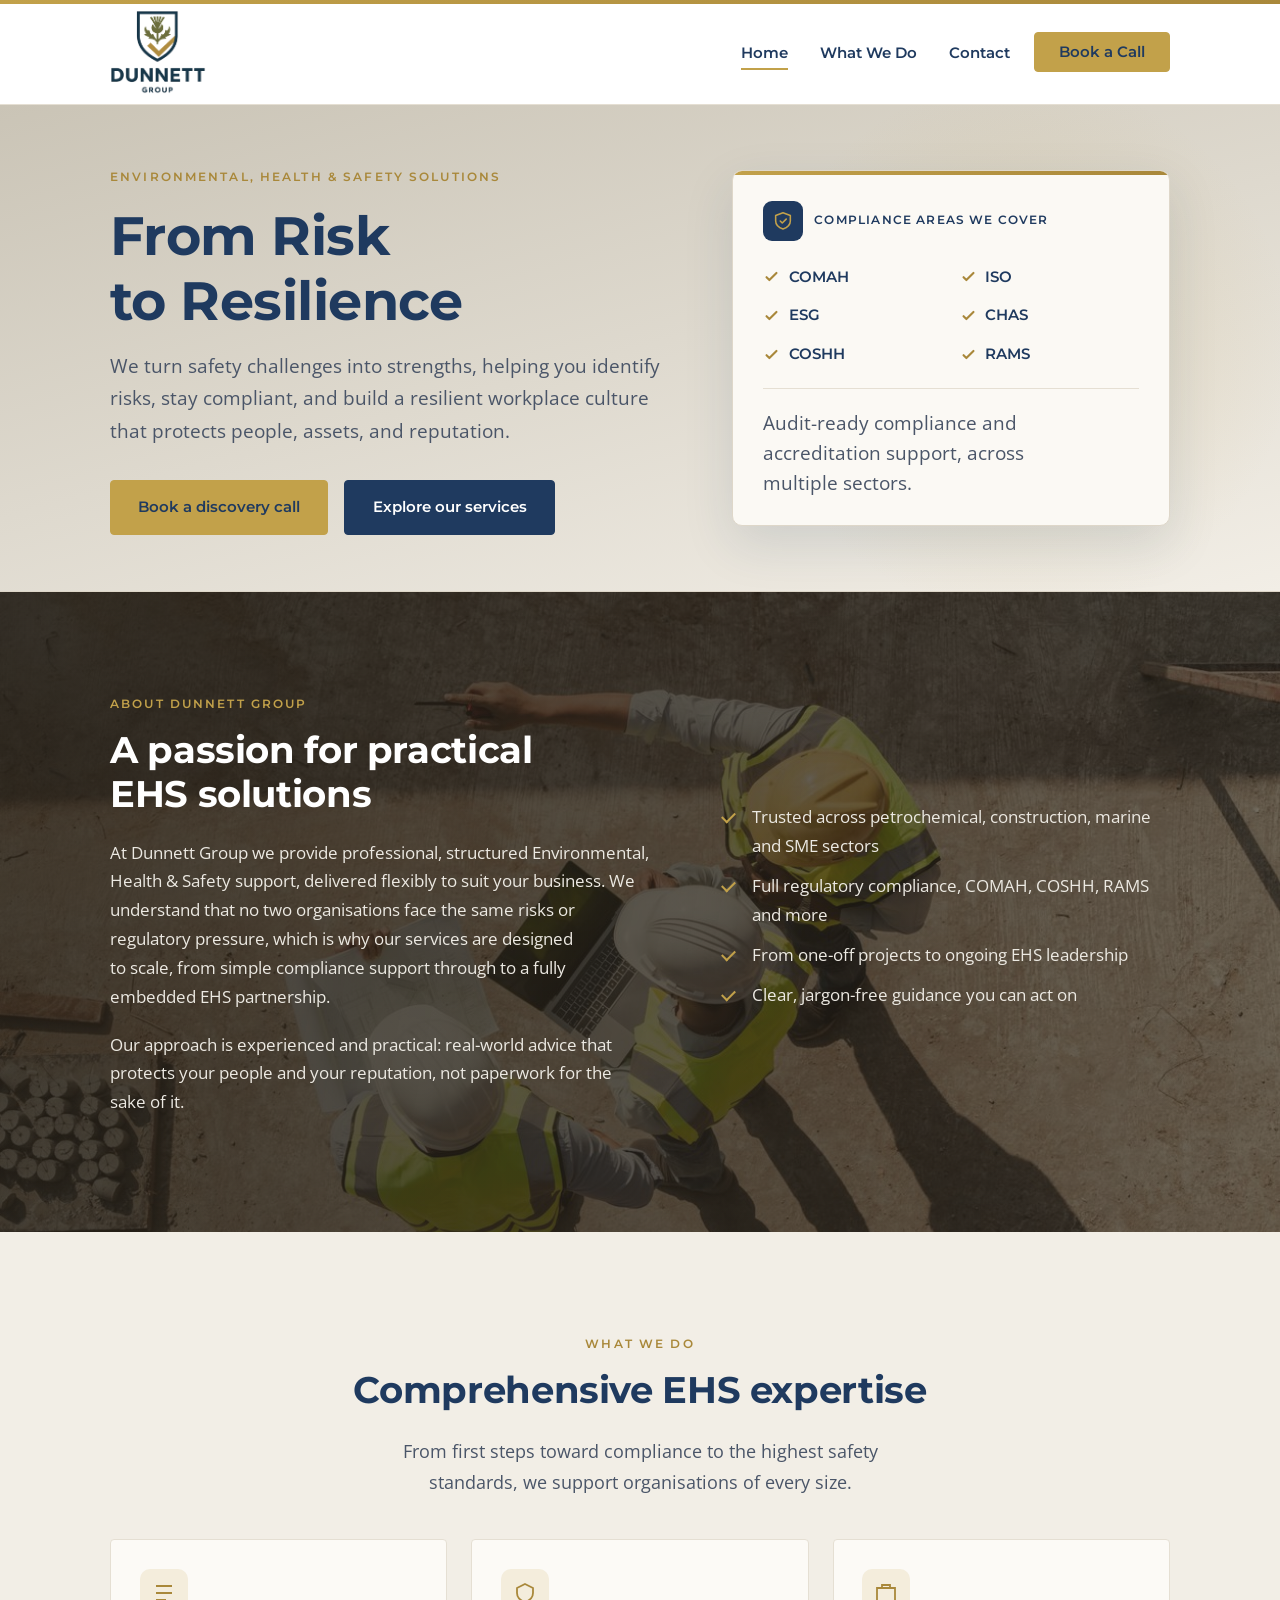
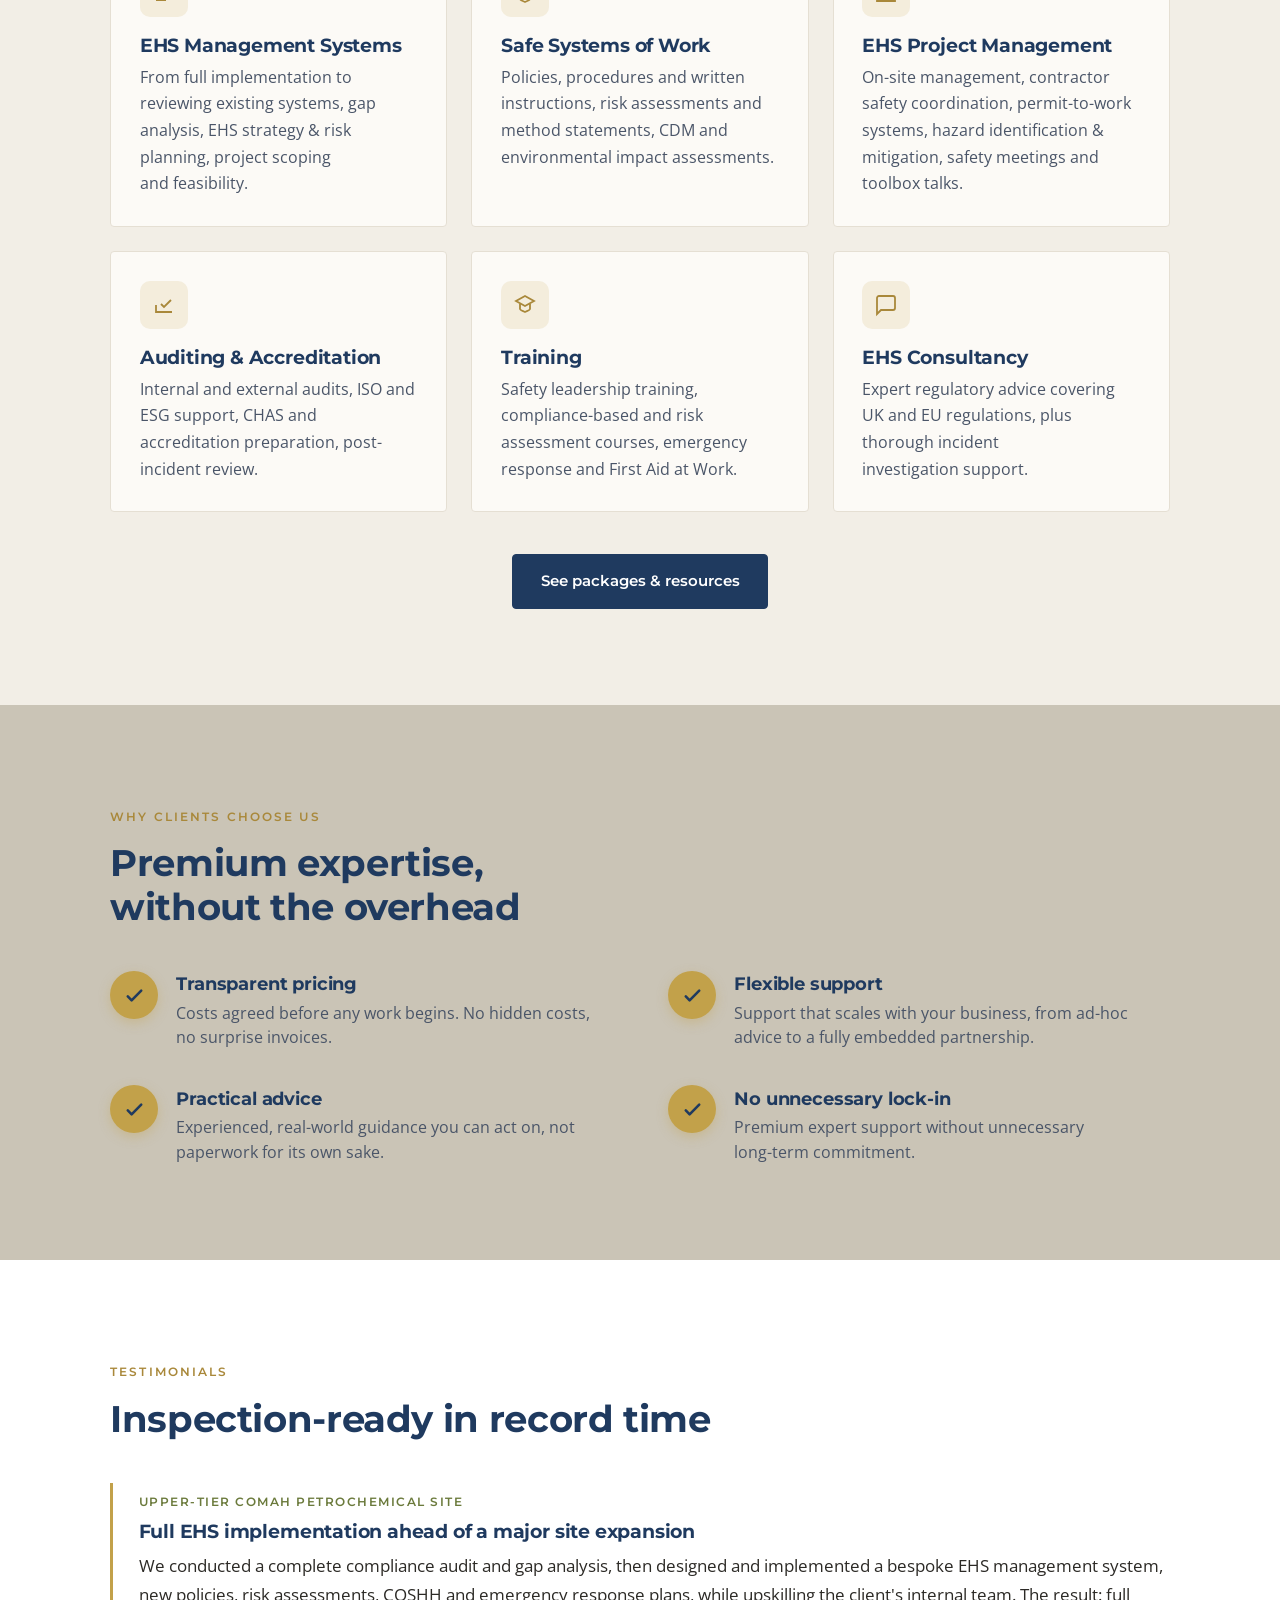
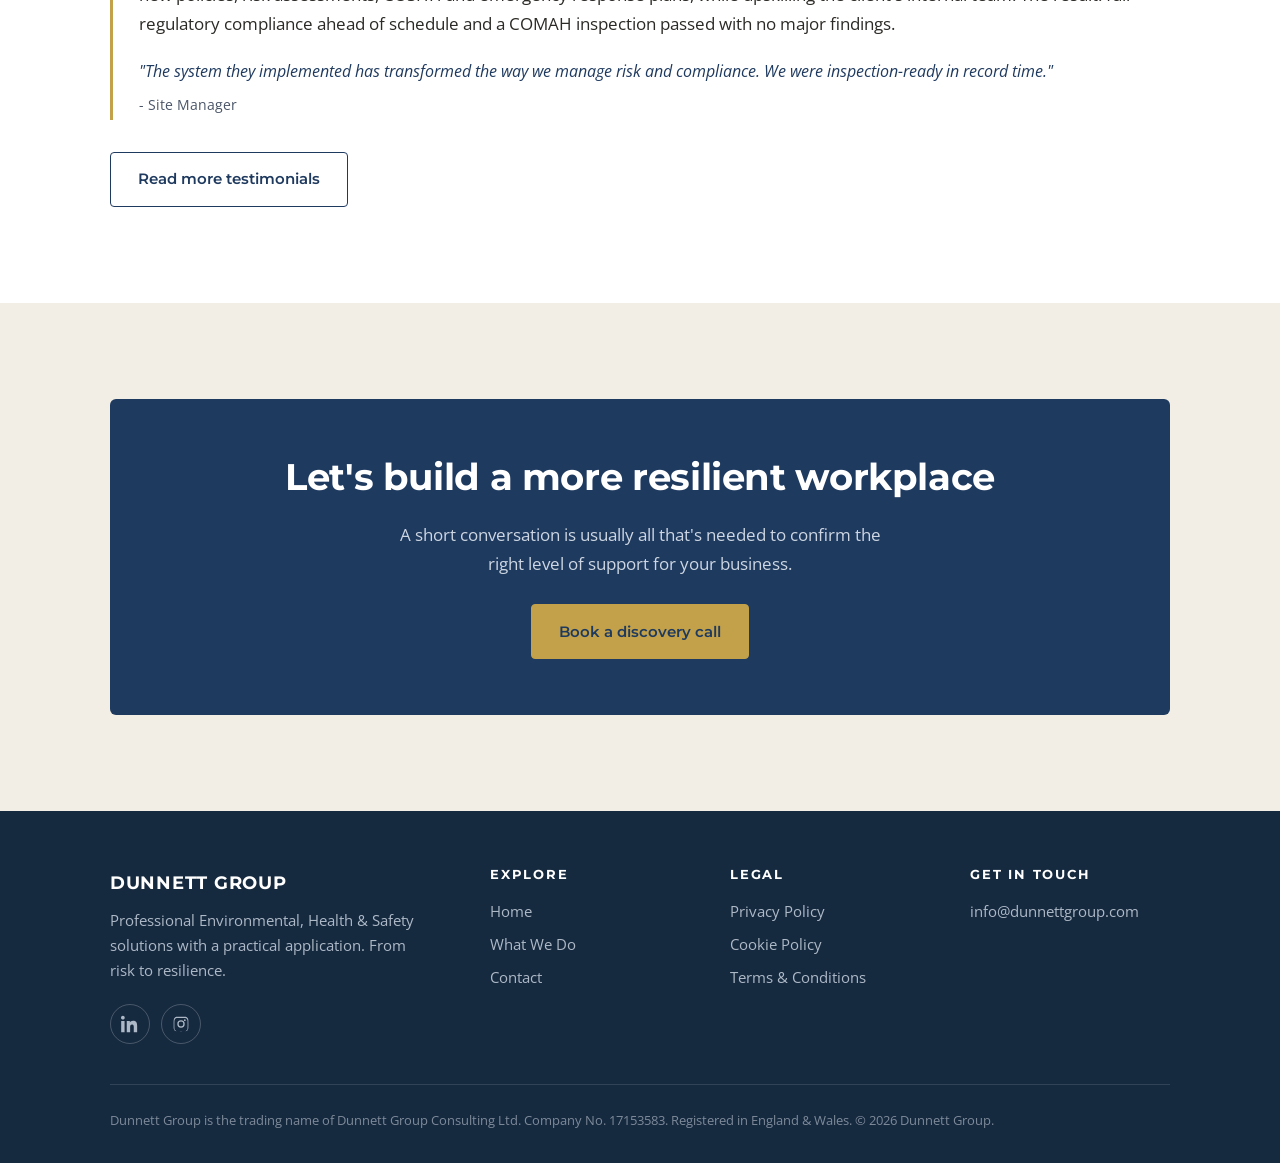
==== index.html @ ab8a9b88 "Remove public mobile number & director email; compact two-up capture form" ====
<!DOCTYPE html>
<html lang="en-GB">
<head>
  <meta charset="UTF-8" />
  <meta name="viewport" content="width=device-width, initial-scale=1.0" />
  <title>Dunnett Group - Environmental, Health &amp; Safety Solutions</title>
  <meta name="description" content="Dunnett Group provides professional Environmental, Health & Safety (EHS) consultancy. From risk to resilience, practical compliance support that scales with your business." />
  <!-- Open Graph / social share -->
  <meta property="og:type" content="website" />
  <meta property="og:site_name" content="Dunnett Group" />
  <meta property="og:title" content="Dunnett Group - Environmental, Health &amp; Safety Solutions" />
  <meta property="og:description" content="Dunnett Group provides professional Environmental, Health & Safety (EHS) consultancy. From risk to resilience, practical compliance support that scales with your business." />
  <meta property="og:url" content="https://dunnett-group.pages.dev/" />
  <meta property="og:image" content="https://dunnett-group.pages.dev/assets/og-image.jpg" />
  <meta property="og:image:width" content="1200" />
  <meta property="og:image:height" content="630" />
  <meta property="og:image:alt" content="Dunnett Group, From Risk to Resilience" />
  <meta name="twitter:card" content="summary_large_image" />
  <meta name="twitter:title" content="Dunnett Group - Environmental, Health &amp; Safety Solutions" />
  <meta name="twitter:description" content="Dunnett Group provides professional Environmental, Health & Safety (EHS) consultancy. From risk to resilience, practical compliance support that scales with your business." />
  <meta name="twitter:image" content="https://dunnett-group.pages.dev/assets/og-image.jpg" />
  <link rel="preconnect" href="https://fonts.googleapis.com" />
  <link rel="preconnect" href="https://fonts.gstatic.com" crossorigin />
  <link href="https://fonts.googleapis.com/css2?family=Montserrat:wght@600;700&family=Open+Sans:wght@400;600&display=swap" rel="stylesheet" />
  <link rel="stylesheet" href="styles.css" />
  <link rel="icon" href="assets/logo.png" />
</head>
<body>

  <!-- HEADER -->
  <header class="site-header">
    <div class="container nav">
      <a class="brand" href="index.html" aria-label="Dunnett Group home">
        <img src="assets/logo.png" alt="Dunnett Group" />
      </a>
      <ul class="nav-links">
        <li><a href="index.html" class="is-active">Home</a></li>
        <li><a href="services.html">What We Do</a></li>
        <li><a href="contact.html">Contact</a></li>
      </ul>
      <div class="nav-right">
        <a class="btn btn--gold nav-book" href="contact.html">Book a Call</a>
        <button class="nav-toggle" aria-label="Menu"><span></span><span></span><span></span></button>
      </div>
    </div>
  </header>

  <!-- HERO -->
  <section class="hero">
    <div class="container hero-grid">
      <div class="hero-copy">
        <span class="eyebrow">Environmental, Health &amp; Safety Solutions</span>
        <h1>From Risk to Resilience</h1>
        <p>We turn safety challenges into strengths, helping you identify risks, stay compliant, and build a resilient workplace culture that protects people, assets, and reputation.</p>
        <div class="actions">
          <a class="btn btn--gold" href="contact.html">Book a discovery call</a>
          <a class="btn" href="services.html">Explore our services</a>
        </div>
      </div>
      <aside class="hero-card" aria-label="Compliance areas we cover">
        <div class="hero-card-head">
          <span class="hero-card-mark"><svg viewBox="0 0 24 24"><path d="M12 3l8 3v6c0 4.6-3.3 7.2-8 8.6-4.7-1.4-8-4-8-8.6V6z"/><path d="M9 12l2.2 2.2L15.5 10"/></svg></span>
          <span class="hero-card-label">Compliance areas we cover</span>
        </div>
        <ul class="cred-chips">
          <li><svg viewBox="0 0 24 24"><path d="M5 13l4 4L19 7"/></svg>COMAH</li>
          <li><svg viewBox="0 0 24 24"><path d="M5 13l4 4L19 7"/></svg>ISO</li>
          <li><svg viewBox="0 0 24 24"><path d="M5 13l4 4L19 7"/></svg>ESG</li>
          <li><svg viewBox="0 0 24 24"><path d="M5 13l4 4L19 7"/></svg>CHAS</li>
          <li><svg viewBox="0 0 24 24"><path d="M5 13l4 4L19 7"/></svg>COSHH</li>
          <li><svg viewBox="0 0 24 24"><path d="M5 13l4 4L19 7"/></svg>RAMS</li>
        </ul>
        <p class="hero-card-proof">Audit-ready compliance and accreditation support, across multiple sectors.</p>
      </aside>
    </div>
  </section>

  <!-- INTRO / ABOUT -->
  <section class="about-photo">
    <div class="container split">
      <div>
        <span class="eyebrow">About Dunnett Group</span>
        <h2>A passion for practical EHS solutions</h2>
        <p>At Dunnett Group we provide professional, structured Environmental, Health &amp; Safety support, delivered flexibly to suit your business. We understand that no two organisations face the same risks or regulatory pressure, which is why our services are designed to scale, from simple compliance support through to a fully embedded EHS partnership.</p>
        <p>Our approach is experienced and practical: real-world advice that protects your people and your reputation, not paperwork for the sake of it.</p>
      </div>
      <div>
        <ul class="ticks">
          <li>Trusted across petrochemical, construction, marine and SME sectors</li>
          <li>Full regulatory compliance, COMAH, COSHH, RAMS and more</li>
          <li>From one-off projects to ongoing EHS leadership</li>
          <li>Clear, jargon-free guidance you can act on</li>
        </ul>
      </div>
    </div>
  </section>

  <!-- SERVICES OVERVIEW -->
  <section class="section--tint">
    <div class="container">
      <div class="section-head center">
        <span class="eyebrow">What We Do</span>
        <h2>Comprehensive EHS expertise</h2>
        <p class="lead">From first steps toward compliance to the highest safety standards, we support organisations of every&nbsp;size.</p>
      </div>
      <div class="grid grid-3">

        <article class="card">
          <div class="icon"><svg viewBox="0 0 24 24"><path d="M4 5h16M4 12h16M4 19h10"/></svg></div>
          <h3>EHS Management Systems</h3>
          <p>From full implementation to reviewing existing systems, gap analysis, EHS strategy &amp; risk planning, project scoping and feasibility.</p>
        </article>

        <article class="card">
          <div class="icon"><svg viewBox="0 0 24 24"><path d="M12 3l8 4v5c0 5-3.5 7.5-8 9-4.5-1.5-8-4-8-9V7z"/></svg></div>
          <h3>Safe Systems of Work</h3>
          <p>Policies, procedures and written instructions, risk assessments and method statements, CDM and environmental impact assessments.</p>
        </article>

        <article class="card">
          <div class="icon"><svg viewBox="0 0 24 24"><path d="M3 7h18v13H3zM8 7V4h8v3"/></svg></div>
          <h3>EHS Project Management</h3>
          <p>On-site management, contractor safety coordination, permit-to-work systems, hazard identification &amp; mitigation, safety meetings and toolbox talks.</p>
        </article>

        <article class="card">
          <div class="icon"><svg viewBox="0 0 24 24"><path d="M9 11l3 3 7-7M4 12v7h16"/></svg></div>
          <h3>Auditing &amp; Accreditation</h3>
          <p>Internal and external audits, ISO and ESG support, CHAS and accreditation preparation, post-incident review.</p>
        </article>

        <article class="card">
          <div class="icon"><svg viewBox="0 0 24 24"><path d="M12 3l9 5-9 5-9-5z"/><path d="M7 11v5c0 1 5 3 5 3s5-2 5-3v-5"/></svg></div>
          <h3>Training</h3>
          <p>Safety leadership training, compliance-based and risk assessment courses, emergency response and First Aid at Work.</p>
        </article>

        <article class="card">
          <div class="icon"><svg viewBox="0 0 24 24"><path d="M21 15a2 2 0 0 1-2 2H7l-4 4V5a2 2 0 0 1 2-2h14a2 2 0 0 1 2 2z"/></svg></div>
          <h3>EHS Consultancy</h3>
          <p>Expert regulatory advice covering UK and EU regulations, plus thorough incident investigation support.</p>
        </article>

      </div>
      <div class="center" style="margin-top:2.6rem;">
        <a class="btn" href="services.html">See packages &amp; resources</a>
      </div>
    </div>
  </section>

  <!-- WHY CHOOSE US -->
  <section class="section--stone">
    <div class="container">
      <div class="section-head">
        <span class="eyebrow">Why Clients Choose Us</span>
        <h2>Premium expertise, without the overhead</h2>
      </div>
      <div class="features">
        <div class="feature">
          <div class="fi"><svg viewBox="0 0 24 24"><path d="M5 13l4 4L19 7"/></svg></div>
          <div>
            <h3>Transparent pricing</h3>
            <p>Costs agreed before any work begins. No hidden costs, no surprise invoices.</p>
          </div>
        </div>
        <div class="feature">
          <div class="fi"><svg viewBox="0 0 24 24"><path d="M5 13l4 4L19 7"/></svg></div>
          <div>
            <h3>Flexible support</h3>
            <p>Support that scales with your business, from ad-hoc advice to a fully embedded partnership.</p>
          </div>
        </div>
        <div class="feature">
          <div class="fi"><svg viewBox="0 0 24 24"><path d="M5 13l4 4L19 7"/></svg></div>
          <div>
            <h3>Practical advice</h3>
            <p>Experienced, real-world guidance you can act on, not paperwork for its own sake.</p>
          </div>
        </div>
        <div class="feature">
          <div class="fi"><svg viewBox="0 0 24 24"><path d="M5 13l4 4L19 7"/></svg></div>
          <div>
            <h3>No unnecessary lock-in</h3>
            <p>Premium expert support without unnecessary long-term commitment.</p>
          </div>
        </div>
      </div>
    </div>
  </section>

  <!-- CASE STUDY HIGHLIGHT -->
  <section>
    <div class="container">
      <div class="section-head">
        <span class="eyebrow">Testimonials</span>
        <h2>Inspection-ready in record time</h2>
      </div>
      <div class="case">
        <span class="case-tag">Upper-tier COMAH petrochemical site</span>
        <h3>Full EHS implementation ahead of a major site expansion</h3>
        <p>We conducted a complete compliance audit and gap analysis, then designed and implemented a bespoke EHS management system, new policies, risk assessments, COSHH and emergency response plans, while upskilling the client's internal team. The result: full regulatory compliance ahead of schedule and a COMAH inspection passed with no major findings.</p>
        <blockquote>
          "The system they implemented has transformed the way we manage risk and compliance. We were inspection-ready in record time."
          <footer>- Site Manager</footer>
        </blockquote>
      </div>
      <div style="margin-top:2rem;">
        <a class="btn btn--ghost" href="services.html">Read more testimonials</a>
      </div>
    </div>
  </section>

  <!-- CTA -->
  <section class="section--tint">
    <div class="container">
      <div class="cta-band">
        <h2>Let's build a more resilient workplace</h2>
        <p>A short conversation is usually all that's needed to confirm the right level of support for your business.</p>
        <div style="margin-top:1.6rem;">
          <a class="btn btn--gold" href="contact.html">Book a discovery call</a>
        </div>
      </div>
    </div>
  </section>

  <!-- FOOTER -->
  <footer class="site-footer">
    <div class="container">
      <div class="footer-grid">
        <div class="footer-brand">
          <b>DUNNETT GROUP</b>
          <p>Professional Environmental, Health &amp; Safety solutions with a practical application. From risk to resilience.</p>
          <div class="social">
            <a href="#" aria-label="Dunnett Group on LinkedIn" rel="noopener" target="_blank"><svg viewBox="0 0 24 24" fill="currentColor"><path d="M4.98 3.5C4.98 4.88 3.87 6 2.5 6S0 4.88 0 3.5 1.12 1 2.5 1 4.98 2.12 4.98 3.5zM.25 8h4.5v15H.25V8zm7.25 0h4.31v2.05h.06c.6-1.14 2.07-2.34 4.26-2.34 4.56 0 5.4 3 5.4 6.9V23h-4.5v-6.78c0-1.62-.03-3.7-2.25-3.7-2.26 0-2.6 1.76-2.6 3.58V23h-4.5V8z"/></svg></a>
            <a href="#" aria-label="Dunnett Group on Instagram" rel="noopener" target="_blank"><svg viewBox="0 0 24 24" fill="currentColor"><path d="M12 2.2c3.2 0 3.58.01 4.85.07 1.17.05 1.8.25 2.23.41.56.22.96.48 1.38.9.42.42.68.82.9 1.38.16.42.36 1.06.41 2.23.06 1.27.07 1.65.07 4.85s-.01 3.58-.07 4.85c-.05 1.17-.25 1.8-.41 2.23-.22.56-.48.96-.9 1.38-.42.42-.82.68-1.38.9-.42.16-1.06.36-2.23.41-1.27.06-1.65.07-4.85.07s-3.58-.01-4.85-.07c-1.17-.05-1.8-.25-2.23-.41-.56-.22-.96-.48-1.38-.9-.42-.42-.68-.82-.9-1.38-.16-.42-.36-1.06-.41-2.23C2.21 15.58 2.2 15.2 2.2 12s.01-3.58.07-4.85c.05-1.17.25-1.8.41-2.23.22-.56.48-.96.9-1.38.42-.42.82-.68 1.38-.9.42-.16 1.06-.36 2.23-.41C8.42 2.21 8.8 2.2 12 2.2zm0 1.8c-3.15 0-3.5.01-4.74.07-.95.04-1.47.2-1.81.34-.46.18-.78.39-1.12.73-.34.34-.55.66-.73 1.12-.14.34-.3.86-.34 1.81-.06 1.24-.07 1.59-.07 4.74s.01 3.5.07 4.74c.04.95.2 1.47.34 1.81.18.46.39.78.73 1.12.34.34.66.55 1.12.73.34.14.86.3 1.81.34 1.24.06 1.59.07 4.74.07s3.5-.01 4.74-.07c.95-.04 1.47-.2 1.81-.34.46-.18.78-.39 1.12-.73.34-.34.55-.66.73-1.12.14-.34.3-.86.34-1.81.06-1.24.07-1.59.07-4.74s-.01-3.5-.07-4.74c-.04-.95-.2-1.47-.34-1.81-.18-.46-.39-.78-.73-1.12-.34-.34-.66-.55-1.12-.73-.34-.14-.86-.3-1.81-.34C15.5 4.01 15.15 4 12 4zm0 3.06A4.94 4.94 0 1 1 7.06 12 4.94 4.94 0 0 1 12 7.06zm0 8.14A3.2 3.2 0 1 0 8.8 12 3.2 3.2 0 0 0 12 15.2zm6.28-8.34a1.15 1.15 0 1 1-1.15-1.15 1.15 1.15 0 0 1 1.15 1.15z"/></svg></a>
          </div>
        </div>
        <div>
          <h4>Explore</h4>
          <ul class="footer-links">
            <li><a href="index.html">Home</a></li>
            <li><a href="services.html">What We Do</a></li>
            <li><a href="contact.html">Contact</a></li>
          </ul>
        </div>
        <div>
          <h4>Legal</h4>
          <ul class="footer-links">
            <li><a href="privacy.html">Privacy Policy</a></li>
            <li><a href="cookies.html">Cookie Policy</a></li>
            <li><a href="terms.html">Terms &amp; Conditions</a></li>
          </ul>
        </div>
        <div>
          <h4>Get in touch</h4>
          <ul class="footer-links">
            <li><a href="mailto:info@dunnettgroup.com">info@dunnettgroup.com</a></li>
          </ul>
        </div>
      </div>
      <div class="footer-bottom">
        Dunnett Group is the trading name of Dunnett Group Consulting Ltd. Company No. 17153583. Registered in England &amp; Wales. &copy; <span id="yr">2026</span> Dunnett Group.
      </div>
    </div>
  </footer>

  <script src="script.js"></script>
  <script>document.getElementById('yr').textContent = new Date().getFullYear();</script>
</body>
</html>
---- styles.css ----
/* ==========================================================================
   Dunnett Group - site styles
   Palette taken from the logo & pricing PDF: navy, gold, olive.
   Fonts: Montserrat (headings) + Open Sans (body), per brand guidelines.
   Built for: professional, minimalistic, consistent.
   ========================================================================== */

:root {
  --navy:        #1F3A5F;   /* primary  */
  --navy-dark:   #15293f;
  --gold:        #C2A14A;   /* accent   */
  --gold-dark:   #a9883a;
  --olive:       #6B7A3C;   /* support  */
  --slate:       #4A5568;   /* secondary text */
  --ink:         #2C2A26;   /* body text (warm) */
  --offwhite:    #F2EEE6;   /* warm cream tint */
  --stone:       #CAC4B6;   /* warm greige (Craig's preferred tone) */
  --sand-line:   #DED7C9;
  --line:        #E5DFD3;   /* warm border */
  --white:       #FFFFFF;

  --maxw: 1140px;
  --pad: clamp(1.25rem, 4vw, 2.5rem);
  --radius: 4px;
}

* { box-sizing: border-box; }

html { scroll-behavior: smooth; }

body {
  margin: 0;
  font-family: "Open Sans", Arial, sans-serif;
  color: var(--ink);
  background: var(--white);
  line-height: 1.7;
  font-size: 17px;
  -webkit-font-smoothing: antialiased;
}

h1, h2, h3, h4 {
  font-family: "Montserrat", Arial, sans-serif;
  color: var(--navy);
  line-height: 1.2;
  margin: 0 0 0.6em;
  font-weight: 700;
  letter-spacing: -0.01em;
  text-wrap: balance;        /* avoid lonely one-word heading lines */
}

h1 { font-size: clamp(2.1rem, 5vw, 3.4rem); }
h2 { font-size: clamp(1.6rem, 3.5vw, 2.3rem); }
h3 { font-size: 1.2rem; }

p { margin: 0 0 1.1em; text-wrap: pretty; }   /* avoid one/two-word orphan lines */
li { text-wrap: pretty; }

a { color: var(--navy); text-decoration: none; }
a:hover { color: var(--gold-dark); }

img { max-width: 100%; display: block; }

/* ---------- layout helpers ---------- */
.container {
  max-width: var(--maxw);
  margin: 0 auto;
  padding-left: var(--pad);
  padding-right: var(--pad);
}

section { padding: clamp(3.5rem, 8vw, 6rem) 0; }
.section--tint { background: var(--offwhite); }
.section--navy { background: var(--navy); color: #e9edf3; }
.section--navy h2, .section--navy h3 { color: #fff; }
.section--stone { background: var(--stone); color: var(--ink); }
.section--stone h2, .section--stone h3 { color: var(--navy); }
.section--stone .eyebrow { color: var(--gold-dark); }

/* About section: warm photo background */
.about-photo {
  position: relative;
  background: linear-gradient(100deg, rgba(38,32,24,.84) 0%, rgba(38,32,24,.74) 55%, rgba(38,32,24,.62) 100%), url("assets/about.jpg") center/cover no-repeat;
}
.about-photo .container { position: relative; z-index: 1; }
.about-photo .eyebrow { color: var(--gold); }
.about-photo h2 { color: #fff; }
.about-photo p { color: #ece9e2; }
.about-photo .ticks li { color: #ece9e2; }
.about-photo .ticks li::before { border-color: var(--gold); }

.eyebrow {
  font-family: "Montserrat", sans-serif;
  text-transform: uppercase;
  letter-spacing: 0.18em;
  font-size: 0.74rem;
  font-weight: 600;
  color: var(--gold-dark);
  margin: 0 0 0.9rem;
  display: inline-block;
}
.section--navy .eyebrow { color: var(--gold); }

.lead { font-size: 1.15rem; color: var(--slate); max-width: 60ch; text-wrap: balance; }
.section--navy .lead { color: #cdd6e2; }

.center { text-align: center; }
.center .lead { margin-left: auto; margin-right: auto; }

/* ---------- buttons ---------- */
.btn {
  display: inline-block;
  font-family: "Montserrat", sans-serif;
  font-weight: 600;
  font-size: 0.95rem;
  padding: 0.85rem 1.7rem;
  border-radius: var(--radius);
  border: 1.5px solid var(--navy);
  background: var(--navy);
  color: #fff;
  cursor: pointer;
  transition: background .18s ease, border-color .18s ease, color .18s ease;
}
.btn:hover { background: var(--navy-dark); border-color: var(--navy-dark); color: #fff; }

.btn--gold { background: var(--gold); border-color: var(--gold); color: var(--navy); }
.btn--gold:hover { background: var(--gold-dark); border-color: var(--gold-dark); color: #fff; }

.btn--ghost { background: transparent; color: var(--navy); }
.btn--ghost:hover { background: var(--navy); color: #fff; }

.section--navy .btn--ghost { color: #fff; border-color: rgba(255,255,255,.6); }
.section--navy .btn--ghost:hover { background: #fff; color: var(--navy); border-color:#fff; }

/* hero is now light/warm, so the default (navy) ghost button is already visible */

/* ---------- header / nav ---------- */
.site-header {
  position: sticky; top: 0; z-index: 50;
  background: rgba(255,255,255,.96);
  backdrop-filter: blur(6px);
  border-bottom: 1px solid var(--line);
}
/* gold accent bar across the very top, matching the credentials card */
.site-header::before {
  content: ""; position: absolute; top: 0; left: 0; right: 0; height: 4px;
  background: linear-gradient(90deg, var(--gold), var(--gold-dark)); z-index: 1;
}
.nav {
  display: flex; align-items: center;
  height: 104px;
}
.brand { display: flex; align-items: center; gap: .65rem; }
.brand img { height: 84px; width: auto; transition: transform .2s ease; }
.brand:hover img { transform: scale(1.03); }
.brand b {
  font-family: "Montserrat", sans-serif; color: var(--navy);
  font-weight: 700; letter-spacing: .04em; font-size: 1.05rem;
}
.brand span { display:block; font-size:.62rem; letter-spacing:.34em; color:var(--slate); font-weight:600; }

.nav-links { display: flex; align-items: center; gap: 2rem; list-style: none; margin: 0 0 0 auto; padding: 0; }
.nav-links a {
  font-family: "Montserrat", sans-serif; font-weight: 600; font-size: .92rem;
  color: var(--navy); padding: .3rem 0; position: relative;
}
.nav-links a.is-active::after,
.nav-links a:hover::after {
  content:""; position:absolute; left:0; right:0; bottom:-4px; height:2px; background:var(--gold);
}
.nav-right { display: flex; align-items: center; gap: 1rem; margin-left: 1.5rem; }
.nav-book { padding: .7rem 1.5rem; font-size: .92rem; line-height: 1; }

.nav-toggle { display:none; background:none; border:0; cursor:pointer; padding:.4rem; }
.nav-toggle span { display:block; width:24px; height:2px; background:var(--navy); margin:5px 0; transition:.2s; }

/* ---------- hero ---------- */
.hero {
  background: linear-gradient(165deg, var(--stone) 0%, var(--offwhite) 100%);
  color: var(--ink); position: relative; overflow: hidden;
  border-bottom: 1px solid var(--sand-line);
  padding-top: clamp(2.25rem, 5vw, 3.5rem);
  padding-bottom: clamp(2.25rem, 5vw, 3.5rem);   /* equal top/bottom centres the copy in the band */
}
.hero::after {
  content:""; position:absolute; right:-10%; top:-30%;
  width:60%; height:160%;
  background: radial-gradient(closest-side, rgba(194,161,74,.18), transparent 70%);
  pointer-events:none;
}
.hero .container { position: relative; z-index: 1; padding-top: 0; padding-bottom: 0; }
.hero .eyebrow { margin-bottom: 1rem; }
.hero h1 { color: var(--navy); max-width: 16ch; margin-bottom: 1rem; }
.hero .eyebrow { color: var(--gold-dark); }
.hero p { color: var(--slate); font-size:1.2rem; max-width: 52ch; }
.hero .actions { margin-top: 2rem; display:flex; gap:1rem; flex-wrap:wrap; }

/* services hero: copy left + navy line illustration right (desktop) */
.hero--split .container { display: grid; grid-template-columns: 1.05fr .95fr; gap: clamp(2rem,5vw,4rem); align-items: center; }
.hero-illustration { width: 100%; height: auto; max-height: 360px; object-fit: contain; }
@media (max-width: 880px) {
  .hero--split .container { grid-template-columns: 1fr; }
  .hero-illustration { display: none; }
}

/* contact page: capture form beside the copy */
.contact-hero .container { align-items: start; grid-template-columns: 0.85fr 1.15fr; }
.contact-list { list-style: none; margin: 1.6rem 0 0; padding: 0; }
.contact-list li { display: flex; gap: .8rem; align-items: baseline; margin-bottom: .55rem; }
.contact-list .k { font-family: "Montserrat", sans-serif; font-size: .7rem; font-weight: 600; text-transform: uppercase; letter-spacing: .12em; color: var(--gold-dark); min-width: 74px; }
.contact-list a { color: var(--navy); font-weight: 600; }
.contact-card {
  position: relative; overflow: hidden;
  background: #FBF9F4; border: 1px solid var(--sand-line); border-radius: 10px;
  padding: 1.9rem; box-shadow: 0 18px 50px rgba(31,58,95,.13);
}
.contact-card::before { content:""; position:absolute; top:0; left:0; right:0; height:4px; background: linear-gradient(90deg, var(--gold), var(--gold-dark)); }
.contact-card-label { font-family: "Montserrat", sans-serif; font-size: .73rem; font-weight: 600; text-transform: uppercase; letter-spacing: .1em; color: var(--navy); margin: 0 0 1.2rem; }
/* compact two-up form so it fits without scrolling */
.contact-card form { display: grid; grid-template-columns: 1fr 1fr; gap: .9rem 1rem; }
.contact-card .field { margin-bottom: 0; }
.contact-card .field--full, .contact-card button[type="submit"], .contact-card #form-msg { grid-column: 1 / -1; }
.contact-card label { margin-bottom: .3rem; }
.contact-card textarea { min-height: 92px; }
@media (max-width: 880px) {
  .contact-hero .container { grid-template-columns: 1fr; }
}
@media (max-width: 700px) {
  .contact-card form { grid-template-columns: 1fr; }
}

/* hero two-column with credentials card */
.hero-grid { display: grid; grid-template-columns: 1.12fr .88fr; gap: clamp(2rem,5vw,4rem); align-items: center; }
.hero-card {
  position: relative; overflow: hidden;
  background: #FBF9F4;   /* warm off-white, between paper and pure white */
  border: 1px solid var(--sand-line);
  border-radius: 10px;
  padding: 1.9rem 1.9rem 1.7rem;
  box-shadow: 0 18px 50px rgba(31,58,95,.13);
}
.hero-card::before { content:""; position:absolute; top:0; left:0; right:0; height:4px; background: linear-gradient(90deg, var(--gold), var(--gold-dark)); }
.hero-card-head { display:flex; align-items:center; gap:.7rem; margin-bottom:1.4rem; }
.hero-card-mark { width:40px; height:40px; border-radius:9px; background:var(--navy); display:flex; align-items:center; justify-content:center; flex:0 0 auto; }
.hero-card-mark svg { width:22px; height:22px; stroke:var(--gold); fill:none; stroke-width:1.7; stroke-linecap:round; stroke-linejoin:round; }
.hero-card-label {
  font-family: "Montserrat", sans-serif; font-size: .73rem; font-weight: 600;
  text-transform: uppercase; letter-spacing: .1em; color: var(--navy);
  margin: 0; line-height: 1.35;
}
.cred-chips { list-style: none; margin: 0 0 1.3rem; padding: 0; display: grid; grid-template-columns: 1fr 1fr; gap: .8rem 1.1rem; }
.cred-chips li {
  display: flex; align-items: center; gap: .55rem;
  font-family: "Montserrat", sans-serif; font-weight: 600; font-size: .96rem; color: var(--navy);
}
.cred-chips svg { width: 17px; height: 17px; flex: 0 0 auto; stroke: var(--gold-dark); fill: none; stroke-width: 3; stroke-linecap: round; stroke-linejoin: round; }
.hero-card-proof { margin: 0; padding-top: 1.2rem; border-top: 1px solid var(--line); font-size: .88rem; color: var(--slate); line-height: 1.55; }

@media (max-width: 880px) {
  .hero-grid { grid-template-columns: 1fr; gap: 2rem; }
}
/* on phones: strip the box, drop the proof line, show a clean tag strip */
@media (max-width: 680px) {
  .hero-card { padding: 0; background: transparent; border: none; box-shadow: none; }
  .hero-card::before { display: none; }
  .hero-card-mark { display: none; }
  .hero-card-head { margin-bottom: .7rem; }
  .hero-card-label { color: var(--gold-dark); }
  .cred-chips { display: grid; grid-template-columns: 1fr 1fr; gap: .5rem; margin-bottom: 0; }
  .cred-chips li { background: #FBF9F4; border: 1px solid var(--sand-line); border-radius: 6px; padding: .5rem .7rem; font-size: .85rem; }
  .hero-card-proof { display: block; padding-top: 0; border-top: none; margin-top: .9rem; font-size: .86rem; }
  /* Book a discovery call lives in the header on mobile; leave just Explore our services */
  .hero .actions .btn--gold { display: none; }
  .hero .actions .btn { width: 100%; text-align: center; }
}

/* ---------- grid + cards ---------- */
.grid { display:grid; gap: 1.5rem; }
.grid-2 { grid-template-columns: repeat(2, 1fr); }
.grid-3 { grid-template-columns: repeat(3, 1fr); }

.card {
  background:#FCFAF6; border:1px solid var(--line); border-radius: var(--radius);
  padding: 1.8rem; transition: box-shadow .2s ease, transform .2s ease, border-color .2s ease;
}
.card:hover { box-shadow: 0 10px 30px rgba(31,58,95,.08); transform: translateY(-3px); border-color:#d7dbe2; }
.card .icon {
  width: 48px; height: 48px; margin-bottom: 1.1rem; border-radius: 10px;
  background: rgba(194,161,74,.15); color: var(--gold-dark);
  display: flex; align-items: center; justify-content: center;
}
.card .icon svg { width:24px; height:24px; stroke: currentColor; fill:none; stroke-width:1.8; }
.card h3 { margin-bottom:.4rem; }
.card p { margin:0; color: var(--slate); font-size:.98rem; }

/* ---------- section heading block ---------- */
.section-head { max-width: 64ch; margin-bottom: 2.6rem; }
.section-head.center { margin-left:auto; margin-right:auto; }
.rule { width:48px; height:3px; background:var(--gold); border:0; margin:0 0 1.4rem; }
.center .rule { margin-left:auto; margin-right:auto; }

/* ---------- about split ---------- */
.split { display:grid; grid-template-columns: 1.1fr .9fr; gap: clamp(2rem,5vw,4rem); align-items:center; }
.stat-row { display:flex; gap:2.5rem; flex-wrap:wrap; margin-top:1.5rem; }
.stat b { font-family:"Montserrat",sans-serif; font-size:2rem; color:var(--navy); display:block; line-height:1; }
.stat span { font-size:.85rem; color:var(--slate); text-transform:uppercase; letter-spacing:.08em; }

/* ---------- list with ticks ---------- */
.ticks { list-style:none; margin:0; padding:0; }
.ticks li { position:relative; padding-left:1.9rem; margin-bottom:.7rem; color:var(--slate); }
.ticks li::before {
  content:""; position:absolute; left:0; top:.55em;
  width:11px; height:6px; border-left:2px solid var(--gold-dark); border-bottom:2px solid var(--gold-dark);
  transform: rotate(-45deg);
}
.section--navy .ticks li { color:#cdd6e2; }
.section--navy .ticks li::before { border-color: var(--gold); }

/* ---------- feature grid (Why clients choose us) ---------- */
.features { display:grid; grid-template-columns: repeat(2, 1fr); gap: 2.2rem 3.5rem; margin-top: .5rem; }
.feature { display:flex; gap: 1.15rem; align-items:flex-start; }
.feature .fi {
  flex: 0 0 auto; width: 48px; height: 48px; border-radius: 50%;
  background: rgba(194,161,74,.16); display:flex; align-items:center; justify-content:center;
}
.feature .fi svg { width: 23px; height: 23px; stroke: var(--gold); fill:none; stroke-width: 2.4; stroke-linecap:round; stroke-linejoin:round; }
.feature h3 { margin: .15rem 0 .35rem; font-size: 1.12rem; color:#fff; }
.feature p { margin:0; color:#cdd6e2; font-size: .97rem; line-height:1.6; }
/* feature band on warm stone */
.section--stone .feature h3 { color: var(--navy); }
.section--stone .feature p { color: var(--slate); }
.section--stone .feature .fi { background: var(--gold); box-shadow: 0 4px 12px rgba(194,161,74,.35); }
.section--stone .feature .fi svg { stroke: var(--navy); stroke-width: 2.7; }

/* ---------- package tiers ---------- */
.tier { display:flex; flex-direction:column; }
.tier .tier-name { font-family:"Montserrat",sans-serif; font-weight:700; color:var(--navy); font-size:1.25rem; }
.tier .tier-tag { color:var(--gold-dark); font-weight:600; font-size:.82rem; text-transform:uppercase; letter-spacing:.1em; margin-bottom:.4rem; }
.tier .tier-for { color:var(--slate); font-size:.92rem; font-style:italic; margin-bottom:1.1rem; }
.tier.is-featured { border-color: var(--gold); box-shadow:0 10px 30px rgba(194,161,74,.14); }
.tier .badge { align-self:flex-start; background:var(--gold); color:var(--navy); font-family:"Montserrat",sans-serif; font-weight:700; font-size:.68rem; letter-spacing:.1em; text-transform:uppercase; padding:.25rem .6rem; border-radius:3px; margin-bottom:.8rem; }
.tier .note { margin-top:auto; padding-top:1.1rem; font-size:.85rem; color:var(--slate); border-top:1px solid var(--line); }

/* ---------- case studies ---------- */
.case { border-left:3px solid var(--gold); padding:.2rem 0 .2rem 1.6rem; }
.case .case-tag { font-family:"Montserrat",sans-serif; font-weight:600; font-size:.78rem; text-transform:uppercase; letter-spacing:.12em; color:var(--olive); }
.case h3 { margin:.3rem 0 .6rem; }
.case blockquote { margin:1rem 0 0; padding:0; color:var(--navy); font-style:italic; font-size:1.02rem; }
.case blockquote footer { margin-top:.5rem; font-style:normal; font-size:.85rem; color:var(--slate); }

/* ---------- CTA band ---------- */
.cta-band { background: var(--navy); color:#fff; border-radius:6px; padding: clamp(2.2rem,5vw,3.5rem); text-align:center; }
.cta-band h2 { color:#fff; }
.cta-band p { color:#cdd6e2; max-width:52ch; margin-left:auto; margin-right:auto; }

/* ---------- contact ---------- */
.contact-grid { display:grid; grid-template-columns: 1fr 1fr; gap: clamp(2rem,5vw,4rem); align-items:start; }
.contact-detail { margin-bottom:1.6rem; }
.contact-detail .k { font-family:"Montserrat",sans-serif; font-size:.74rem; text-transform:uppercase; letter-spacing:.14em; color:var(--gold-dark); font-weight:600; margin-bottom:.2rem; }
.contact-detail .v { font-size:1.08rem; color:var(--navy); font-weight:600; }
.contact-detail .v a { color:var(--navy); }

form label { display:block; font-family:"Montserrat",sans-serif; font-weight:600; font-size:.85rem; color:var(--navy); margin:0 0 .4rem; }
form .field { margin-bottom:1.2rem; }
form input, form select, form textarea {
  width:100%; padding:.8rem .9rem; border:1px solid var(--line); border-radius:var(--radius);
  font-family:"Open Sans",sans-serif; font-size:1rem; color:var(--ink); background:#fff;
}
form input:focus, form select:focus, form textarea:focus { outline:none; border-color:var(--gold); box-shadow:0 0 0 3px rgba(194,161,74,.15); }
form textarea { min-height:140px; resize:vertical; }

/* ---------- footer ---------- */
.site-footer { background: var(--navy-dark); color:#aeb9c7; padding: 3.5rem 0 2rem; font-size:.92rem; }
.site-footer h4 { color:#fff; font-size:.8rem; text-transform:uppercase; letter-spacing:.14em; margin-bottom:1rem; }
.footer-grid { display:grid; grid-template-columns: 1.7fr 1fr 1fr 1fr; gap:2.5rem; }
.footer-grid a { color:#aeb9c7; }
.footer-grid a:hover { color:var(--gold); }
.footer-brand b { font-family:"Montserrat",sans-serif; color:#fff; font-size:1.15rem; letter-spacing:.04em; display:block; margin-bottom:.6rem; }
.footer-links { list-style:none; margin:0; padding:0; }
.footer-links li { margin-bottom:.5rem; }
.footer-bottom { border-top:1px solid rgba(255,255,255,.12); margin-top:2.5rem; padding-top:1.5rem; font-size:.82rem; color:#7e8a9a; }
.footer-bottom a { color:#7e8a9a; }
.footer-bottom a:hover { color: var(--gold); }

/* social icons */
.social { display:flex; gap:.7rem; margin-top:1.3rem; }
.social a {
  width:40px; height:40px; border:1px solid rgba(255,255,255,.22); border-radius:50%;
  display:flex; align-items:center; justify-content:center; color:#aeb9c7; transition: all .18s ease;
}
.social a svg { width:18px; height:18px; }
.social a:hover { color: var(--navy); background: var(--gold); border-color: var(--gold); }

/* legal / prose pages */
.prose { max-width: 780px; }
.prose h2 { font-size: 1.4rem; margin: 2.4rem 0 .7rem; }
.prose h2:first-child { margin-top: 0; }
.prose h3 { font-size: 1.08rem; margin: 1.7rem 0 .5rem; }
.prose p, .prose li { color: var(--slate); }
.prose ul { padding-left: 1.25rem; margin: 0 0 1.1em; }
.prose li { margin-bottom: .4rem; }
.prose a { color: var(--navy); text-decoration: underline; }
.prose a:hover { color: var(--gold-dark); }
.prose .updated { color: var(--slate); font-size: .9rem; font-style: italic; margin-bottom: 2rem; }

@media (max-width: 880px) {
  .footer-grid { grid-template-columns: 1fr 1fr; }
}

/* ---------- responsive ---------- */
@media (max-width: 880px) {
  .grid-3 { grid-template-columns: repeat(2, 1fr); }
  .split, .contact-grid { grid-template-columns: 1fr; }
  .footer-grid { grid-template-columns: 1fr 1fr; }
}
@media (max-width: 680px) {
  /* mobile: logo left, Book a Call + burger top-right; nav links collapse into the burger */
  .nav { height: 88px; }
  .brand img { height: 68px; }
  .nav-toggle { display: block; }
  .nav-right { margin-left: auto; gap: .6rem; }
  .nav-book { padding: .55rem 1rem; font-size: .85rem; }
  .nav-links {
    position: absolute; top: 88px; left: 0; right: 0; margin: 0;
    background: #fff; border-bottom: 1px solid var(--line);
    flex-direction: column; align-items: flex-start; gap: 0;
    padding: .5rem var(--pad) 1rem; display: none;
  }
  .nav-links.open { display: flex; }
  .nav-links li { width: 100%; }
  .nav-links a { display: block; width: 100%; padding: .85rem 0; border-bottom: 1px solid var(--line); }
  .nav-links a::after { display: none; }
  .grid-2, .grid-3 { grid-template-columns: 1fr; }
  .footer-grid { grid-template-columns: 1fr; }
  .features { grid-template-columns: 1fr; gap: 1.7rem; }
  section { padding-top: clamp(2rem, 6vw, 3rem); padding-bottom: clamp(2rem, 6vw, 3rem); }
}
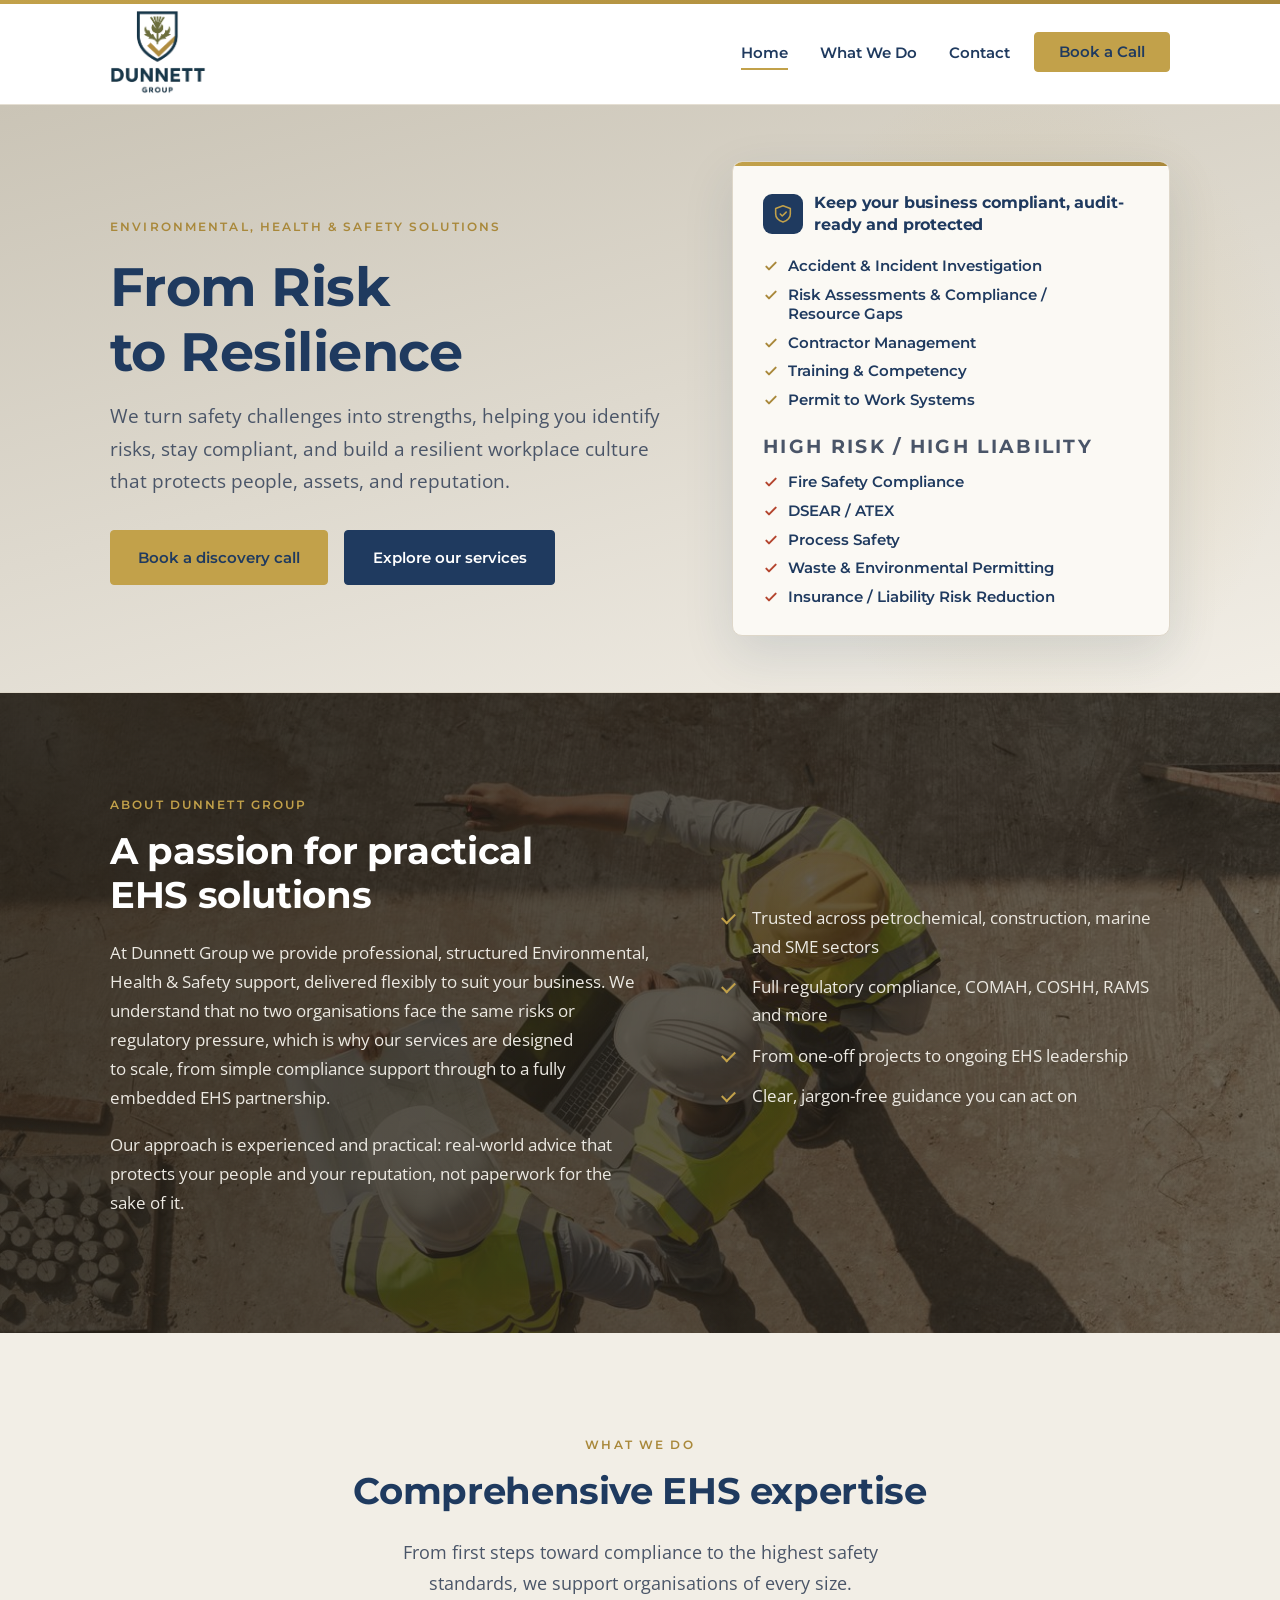
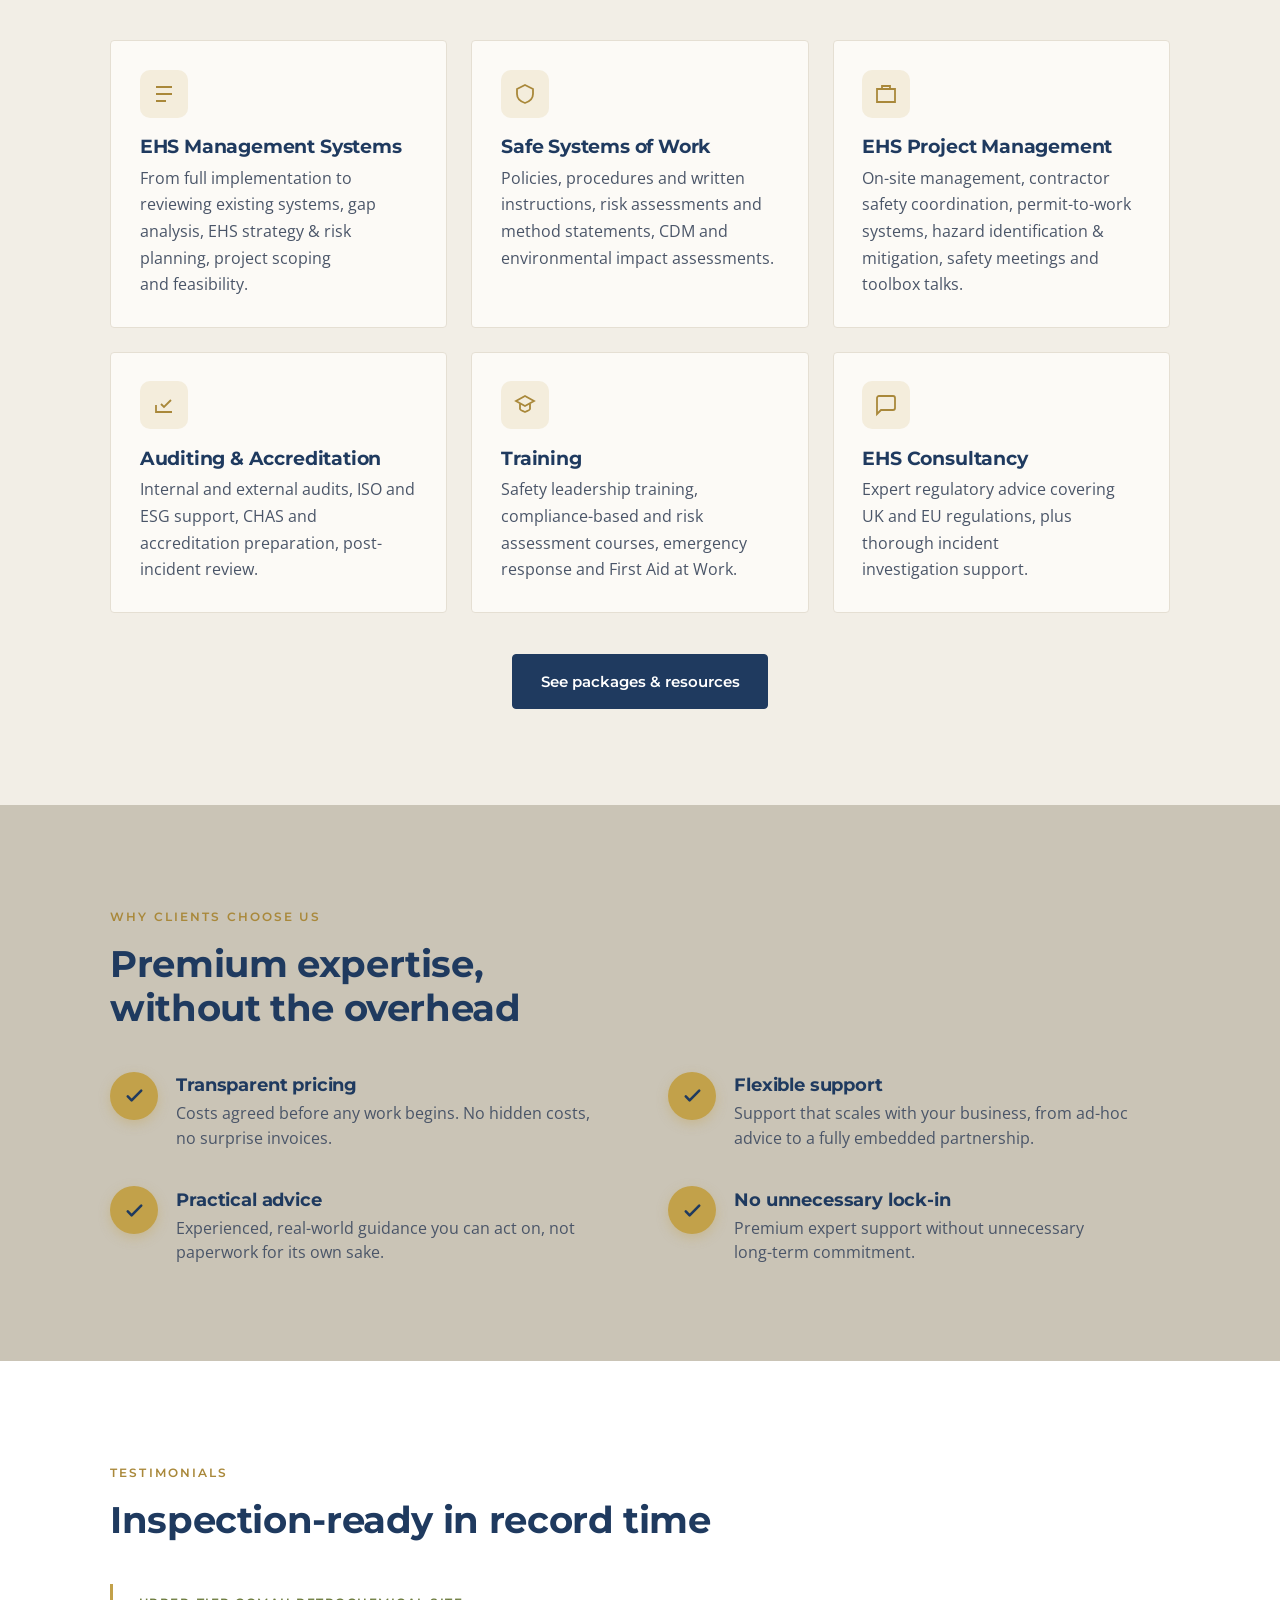
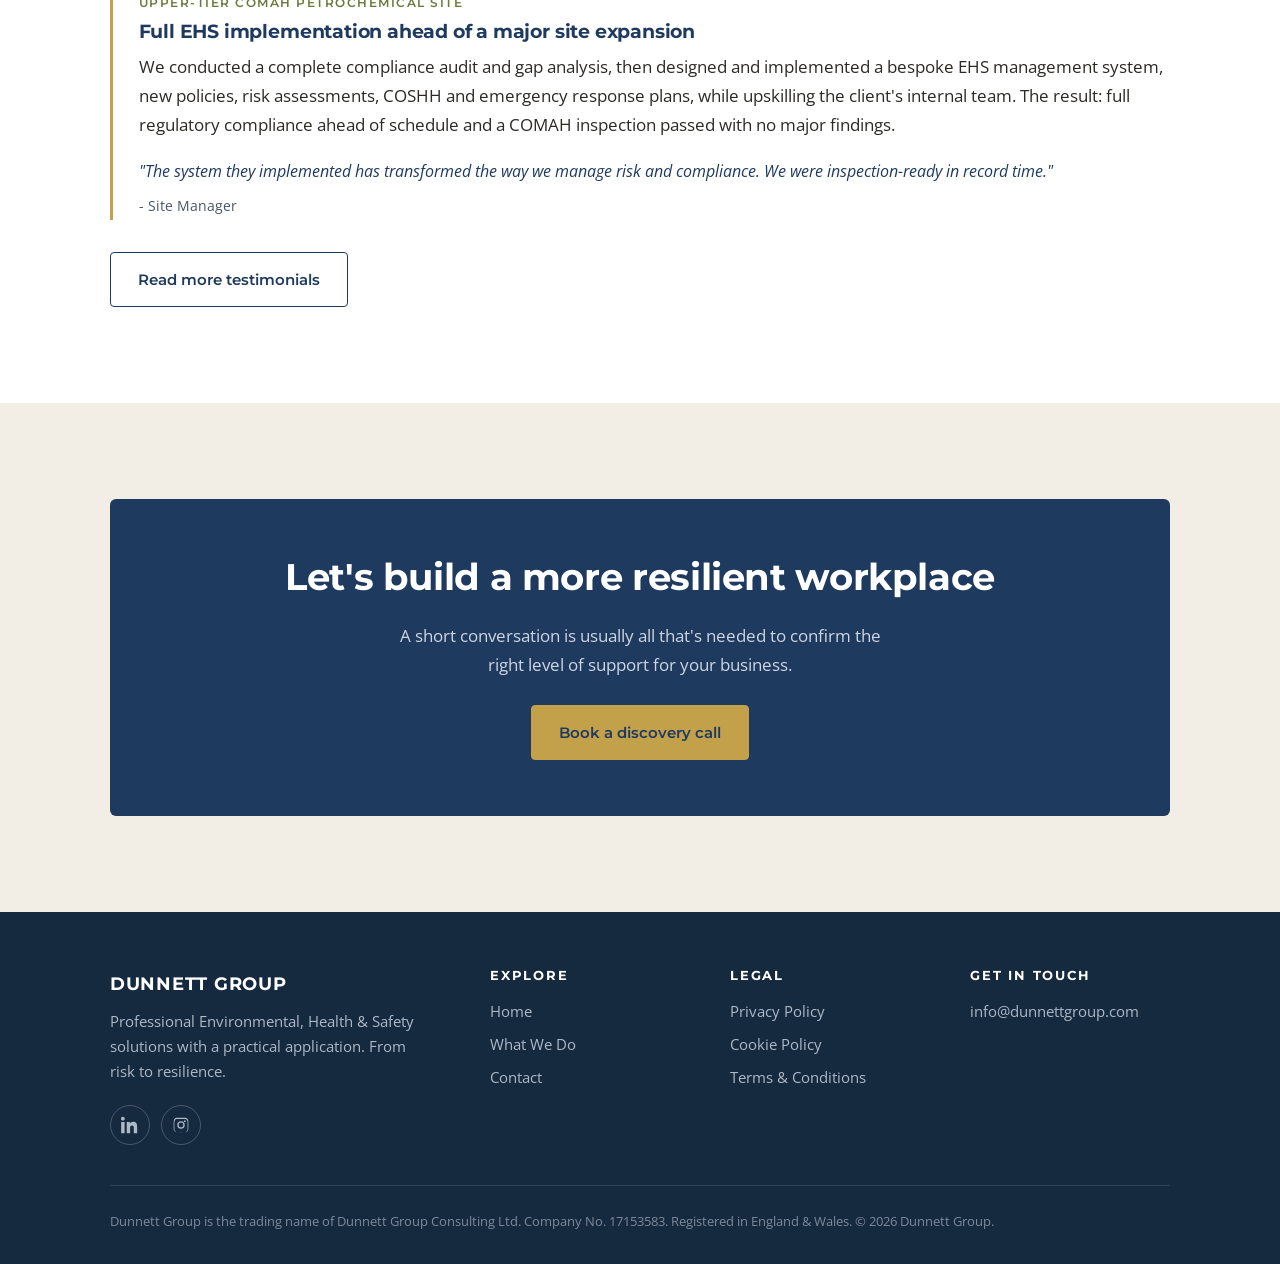
==== commit 38df30e3: "Craig round 1: business-risk compliance card (+ high-risk group), reorder support options, regroup W" ====
--- a/index.html
+++ b/index.html
@@ -57,20 +57,26 @@
           <a class="btn" href="services.html">Explore our services</a>
         </div>
       </div>
-      <aside class="hero-card" aria-label="Compliance areas we cover">
+      <aside class="hero-card" aria-label="Compliance and risk areas we cover">
         <div class="hero-card-head">
           <span class="hero-card-mark"><svg viewBox="0 0 24 24"><path d="M12 3l8 3v6c0 4.6-3.3 7.2-8 8.6-4.7-1.4-8-4-8-8.6V6z"/><path d="M9 12l2.2 2.2L15.5 10"/></svg></span>
-          <span class="hero-card-label">Compliance areas we cover</span>
+          <span class="hero-card-label">Keep your business compliant, audit-ready and&nbsp;protected</span>
         </div>
         <ul class="cred-chips">
-          <li><svg viewBox="0 0 24 24"><path d="M5 13l4 4L19 7"/></svg>COMAH</li>
-          <li><svg viewBox="0 0 24 24"><path d="M5 13l4 4L19 7"/></svg>ISO</li>
-          <li><svg viewBox="0 0 24 24"><path d="M5 13l4 4L19 7"/></svg>ESG</li>
-          <li><svg viewBox="0 0 24 24"><path d="M5 13l4 4L19 7"/></svg>CHAS</li>
-          <li><svg viewBox="0 0 24 24"><path d="M5 13l4 4L19 7"/></svg>COSHH</li>
-          <li><svg viewBox="0 0 24 24"><path d="M5 13l4 4L19 7"/></svg>RAMS</li>
+          <li><svg viewBox="0 0 24 24"><path d="M5 13l4 4L19 7"/></svg>Accident &amp; Incident Investigation</li>
+          <li><svg viewBox="0 0 24 24"><path d="M5 13l4 4L19 7"/></svg>Risk Assessments &amp; Compliance / Resource Gaps</li>
+          <li><svg viewBox="0 0 24 24"><path d="M5 13l4 4L19 7"/></svg>Contractor Management</li>
+          <li><svg viewBox="0 0 24 24"><path d="M5 13l4 4L19 7"/></svg>Training &amp; Competency</li>
+          <li><svg viewBox="0 0 24 24"><path d="M5 13l4 4L19 7"/></svg>Permit to Work Systems</li>
         </ul>
-        <p class="hero-card-proof">Audit-ready compliance and accreditation support, across multiple sectors.</p>
+        <p class="cred-group-label">High risk / high liability</p>
+        <ul class="cred-chips cred-chips--risk">
+          <li><svg viewBox="0 0 24 24"><path d="M5 13l4 4L19 7"/></svg>Fire Safety Compliance</li>
+          <li><svg viewBox="0 0 24 24"><path d="M5 13l4 4L19 7"/></svg>DSEAR / ATEX</li>
+          <li><svg viewBox="0 0 24 24"><path d="M5 13l4 4L19 7"/></svg>Process Safety</li>
+          <li><svg viewBox="0 0 24 24"><path d="M5 13l4 4L19 7"/></svg>Waste &amp; Environmental Permitting</li>
+          <li><svg viewBox="0 0 24 24"><path d="M5 13l4 4L19 7"/></svg>Insurance / Liability Risk Reduction</li>
+        </ul>
       </aside>
     </div>
   </section>
--- a/styles.css
+++ b/styles.css
@@ -11,6 +11,7 @@
   --gold:        #C2A14A;   /* accent   */
   --gold-dark:   #a9883a;
   --olive:       #6B7A3C;   /* support  */
+  --risk:        #B4452E;   /* high-risk / high-liability accent */
   --slate:       #4A5568;   /* secondary text */
   --ink:         #2C2A26;   /* body text (warm) */
   --offwhite:    #F2EEE6;   /* warm cream tint */
@@ -226,6 +227,7 @@
 }
 @media (max-width: 700px) {
   .contact-card form { grid-template-columns: 1fr; }
+  .contact-list { display: none; }   /* avoid crowding above the form on phones */
 }
 
 /* hero two-column with credentials card */
@@ -243,16 +245,17 @@
 .hero-card-mark { width:40px; height:40px; border-radius:9px; background:var(--navy); display:flex; align-items:center; justify-content:center; flex:0 0 auto; }
 .hero-card-mark svg { width:22px; height:22px; stroke:var(--gold); fill:none; stroke-width:1.7; stroke-linecap:round; stroke-linejoin:round; }
 .hero-card-label {
-  font-family: "Montserrat", sans-serif; font-size: .73rem; font-weight: 600;
-  text-transform: uppercase; letter-spacing: .1em; color: var(--navy);
-  margin: 0; line-height: 1.35;
-}
-.cred-chips { list-style: none; margin: 0 0 1.3rem; padding: 0; display: grid; grid-template-columns: 1fr 1fr; gap: .8rem 1.1rem; }
+  font-family: "Montserrat", sans-serif; font-size: 1.02rem; font-weight: 700;
+  color: var(--navy); margin: 0; line-height: 1.3; letter-spacing: -0.01em;
+}
+.cred-chips { list-style: none; margin: 0; padding: 0; display: grid; grid-template-columns: 1fr; gap: .6rem; }
 .cred-chips li {
-  display: flex; align-items: center; gap: .55rem;
-  font-family: "Montserrat", sans-serif; font-weight: 600; font-size: .96rem; color: var(--navy);
-}
-.cred-chips svg { width: 17px; height: 17px; flex: 0 0 auto; stroke: var(--gold-dark); fill: none; stroke-width: 3; stroke-linecap: round; stroke-linejoin: round; }
+  display: flex; align-items: flex-start; gap: .55rem; line-height: 1.3;
+  font-family: "Montserrat", sans-serif; font-weight: 600; font-size: .92rem; color: var(--navy);
+}
+.cred-chips svg { width: 16px; height: 16px; margin-top: 1px; flex: 0 0 auto; stroke: var(--gold-dark); fill: none; stroke-width: 3; stroke-linecap: round; stroke-linejoin: round; }
+.cred-group-label { font-family: "Montserrat", sans-serif; font-size: .66rem; font-weight: 700; text-transform: uppercase; letter-spacing: .12em; color: var(--risk); margin: 1.2rem 0 .7rem; }
+.cred-chips--risk svg { stroke: var(--risk); }
 .hero-card-proof { margin: 0; padding-top: 1.2rem; border-top: 1px solid var(--line); font-size: .88rem; color: var(--slate); line-height: 1.55; }
 
 @media (max-width: 880px) {
@@ -265,8 +268,8 @@
   .hero-card-mark { display: none; }
   .hero-card-head { margin-bottom: .7rem; }
   .hero-card-label { color: var(--gold-dark); }
-  .cred-chips { display: grid; grid-template-columns: 1fr 1fr; gap: .5rem; margin-bottom: 0; }
-  .cred-chips li { background: #FBF9F4; border: 1px solid var(--sand-line); border-radius: 6px; padding: .5rem .7rem; font-size: .85rem; }
+  .cred-chips { grid-template-columns: 1fr; gap: .55rem; margin-bottom: 0; }
+  .cred-chips li { font-size: .9rem; }
   .hero-card-proof { display: block; padding-top: 0; border-top: none; margin-top: .9rem; font-size: .86rem; }
   /* Book a discovery call lives in the header on mobile; leave just Explore our services */
   .hero .actions .btn--gold { display: none; }
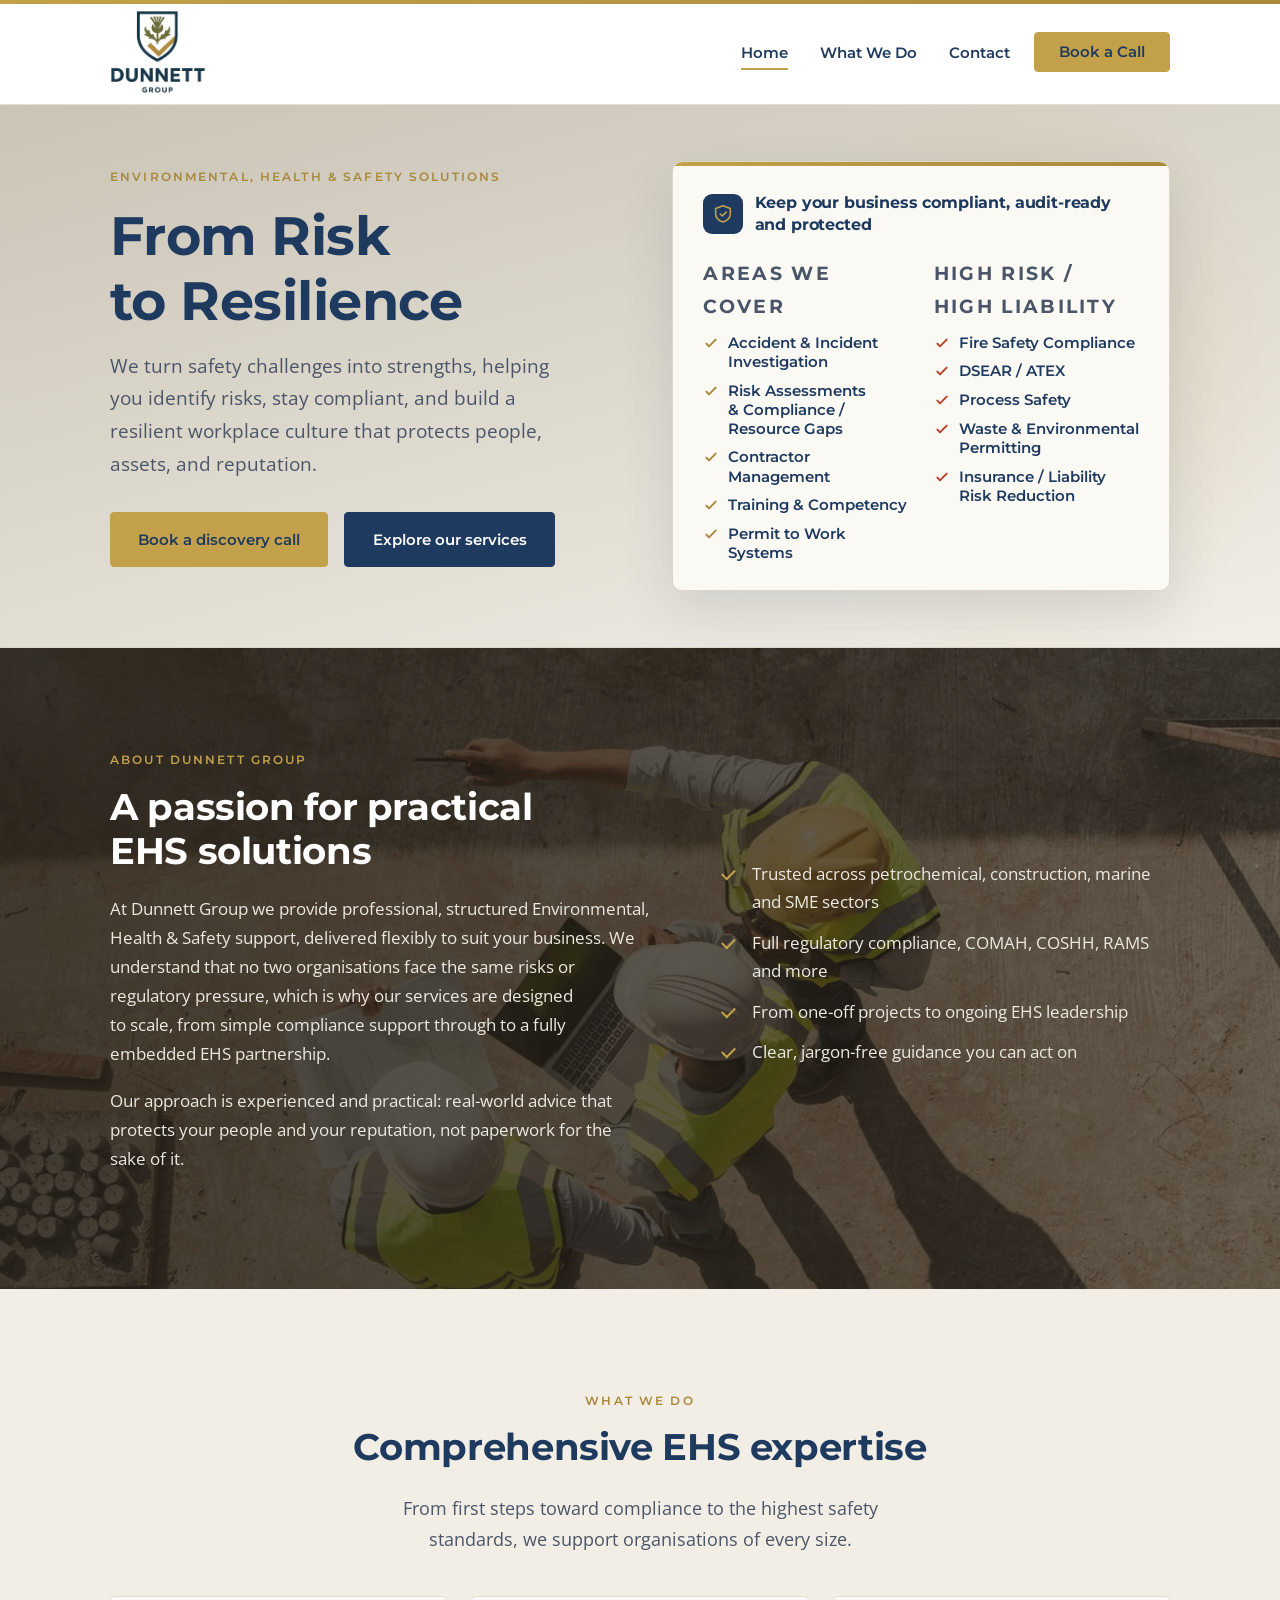
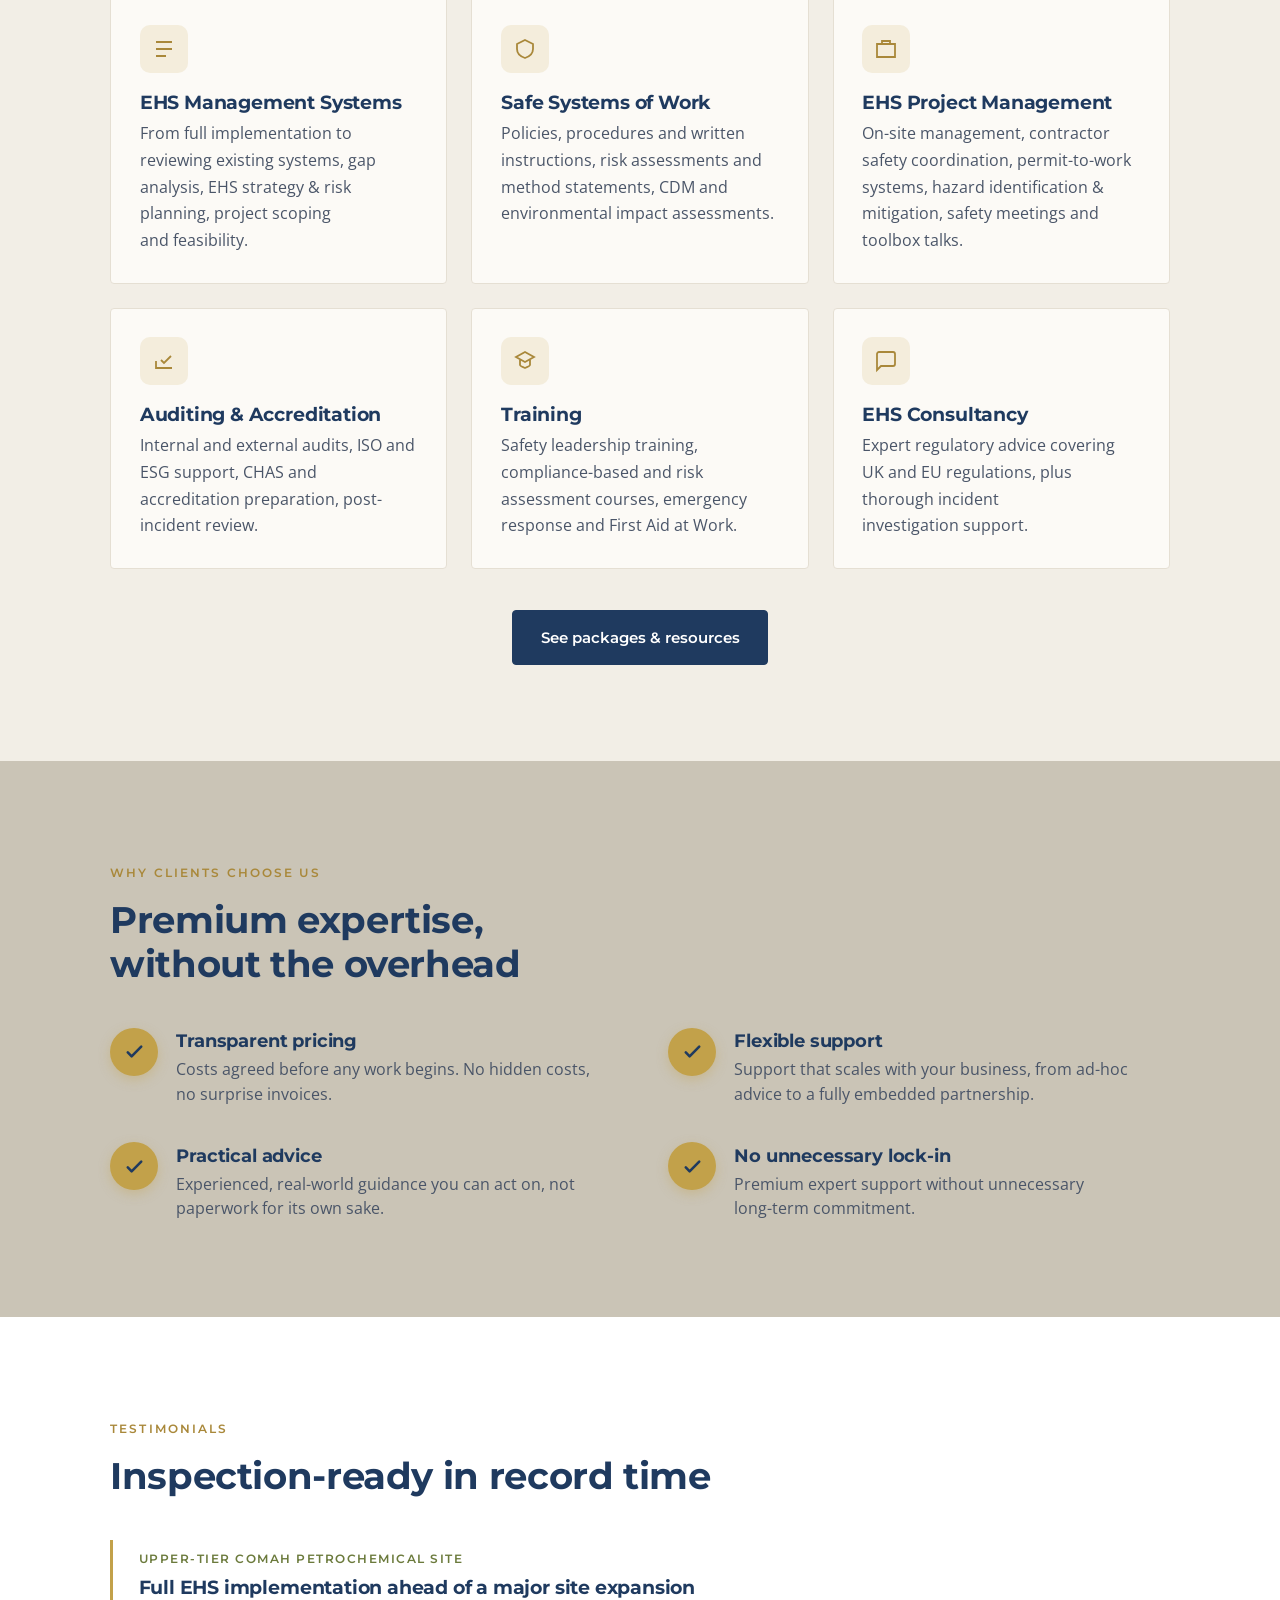
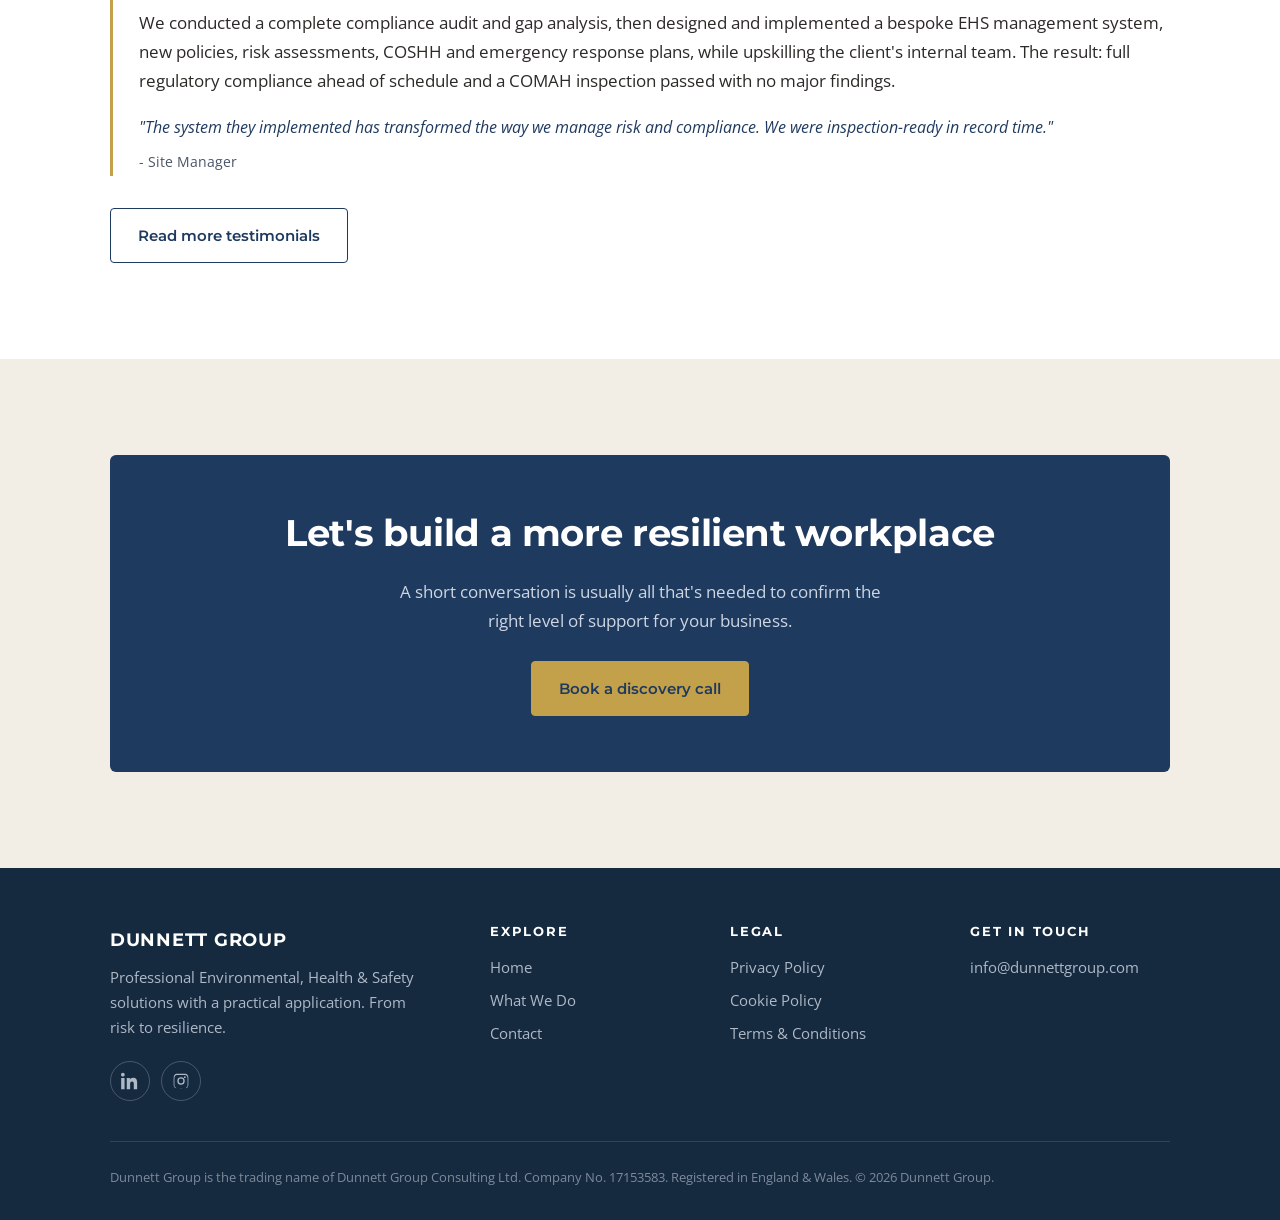
==== commit 663c9be7: "Compliance card: two tidy side-by-side groups (Areas we cover / High risk) for a cleaner, squarer lo" ====
--- a/index.html
+++ b/index.html
@@ -62,21 +62,28 @@
           <span class="hero-card-mark"><svg viewBox="0 0 24 24"><path d="M12 3l8 3v6c0 4.6-3.3 7.2-8 8.6-4.7-1.4-8-4-8-8.6V6z"/><path d="M9 12l2.2 2.2L15.5 10"/></svg></span>
           <span class="hero-card-label">Keep your business compliant, audit-ready and&nbsp;protected</span>
         </div>
-        <ul class="cred-chips">
-          <li><svg viewBox="0 0 24 24"><path d="M5 13l4 4L19 7"/></svg>Accident &amp; Incident Investigation</li>
-          <li><svg viewBox="0 0 24 24"><path d="M5 13l4 4L19 7"/></svg>Risk Assessments &amp; Compliance / Resource Gaps</li>
-          <li><svg viewBox="0 0 24 24"><path d="M5 13l4 4L19 7"/></svg>Contractor Management</li>
-          <li><svg viewBox="0 0 24 24"><path d="M5 13l4 4L19 7"/></svg>Training &amp; Competency</li>
-          <li><svg viewBox="0 0 24 24"><path d="M5 13l4 4L19 7"/></svg>Permit to Work Systems</li>
-        </ul>
-        <p class="cred-group-label">High risk / high liability</p>
-        <ul class="cred-chips cred-chips--risk">
-          <li><svg viewBox="0 0 24 24"><path d="M5 13l4 4L19 7"/></svg>Fire Safety Compliance</li>
-          <li><svg viewBox="0 0 24 24"><path d="M5 13l4 4L19 7"/></svg>DSEAR / ATEX</li>
-          <li><svg viewBox="0 0 24 24"><path d="M5 13l4 4L19 7"/></svg>Process Safety</li>
-          <li><svg viewBox="0 0 24 24"><path d="M5 13l4 4L19 7"/></svg>Waste &amp; Environmental Permitting</li>
-          <li><svg viewBox="0 0 24 24"><path d="M5 13l4 4L19 7"/></svg>Insurance / Liability Risk Reduction</li>
-        </ul>
+        <div class="cred-cols">
+          <div class="cred-col">
+            <p class="cred-group-label cred-group-label--core">Areas we cover</p>
+            <ul class="cred-chips">
+              <li><svg viewBox="0 0 24 24"><path d="M5 13l4 4L19 7"/></svg>Accident &amp; Incident Investigation</li>
+              <li><svg viewBox="0 0 24 24"><path d="M5 13l4 4L19 7"/></svg>Risk Assessments &amp; Compliance / Resource Gaps</li>
+              <li><svg viewBox="0 0 24 24"><path d="M5 13l4 4L19 7"/></svg>Contractor Management</li>
+              <li><svg viewBox="0 0 24 24"><path d="M5 13l4 4L19 7"/></svg>Training &amp; Competency</li>
+              <li><svg viewBox="0 0 24 24"><path d="M5 13l4 4L19 7"/></svg>Permit to Work Systems</li>
+            </ul>
+          </div>
+          <div class="cred-col">
+            <p class="cred-group-label">High risk / high liability</p>
+            <ul class="cred-chips cred-chips--risk">
+              <li><svg viewBox="0 0 24 24"><path d="M5 13l4 4L19 7"/></svg>Fire Safety Compliance</li>
+              <li><svg viewBox="0 0 24 24"><path d="M5 13l4 4L19 7"/></svg>DSEAR / ATEX</li>
+              <li><svg viewBox="0 0 24 24"><path d="M5 13l4 4L19 7"/></svg>Process Safety</li>
+              <li><svg viewBox="0 0 24 24"><path d="M5 13l4 4L19 7"/></svg>Waste &amp; Environmental Permitting</li>
+              <li><svg viewBox="0 0 24 24"><path d="M5 13l4 4L19 7"/></svg>Insurance / Liability Risk Reduction</li>
+            </ul>
+          </div>
+        </div>
       </aside>
     </div>
   </section>
--- a/styles.css
+++ b/styles.css
@@ -231,7 +231,7 @@
 }
 
 /* hero two-column with credentials card */
-.hero-grid { display: grid; grid-template-columns: 1.12fr .88fr; gap: clamp(2rem,5vw,4rem); align-items: center; }
+.hero-grid { display: grid; grid-template-columns: 1fr 1fr; gap: clamp(2rem,5vw,4rem); align-items: start; }
 .hero-card {
   position: relative; overflow: hidden;
   background: #FBF9F4;   /* warm off-white, between paper and pure white */
@@ -254,7 +254,9 @@
   font-family: "Montserrat", sans-serif; font-weight: 600; font-size: .92rem; color: var(--navy);
 }
 .cred-chips svg { width: 16px; height: 16px; margin-top: 1px; flex: 0 0 auto; stroke: var(--gold-dark); fill: none; stroke-width: 3; stroke-linecap: round; stroke-linejoin: round; }
-.cred-group-label { font-family: "Montserrat", sans-serif; font-size: .66rem; font-weight: 700; text-transform: uppercase; letter-spacing: .12em; color: var(--risk); margin: 1.2rem 0 .7rem; }
+.cred-cols { display: grid; grid-template-columns: 1fr 1fr; gap: 1.4rem 1.6rem; }
+.cred-group-label { font-family: "Montserrat", sans-serif; font-size: .66rem; font-weight: 700; text-transform: uppercase; letter-spacing: .12em; color: var(--risk); margin: 0 0 .7rem; }
+.cred-group-label--core { color: var(--gold-dark); }
 .cred-chips--risk svg { stroke: var(--risk); }
 .hero-card-proof { margin: 0; padding-top: 1.2rem; border-top: 1px solid var(--line); font-size: .88rem; color: var(--slate); line-height: 1.55; }
 
@@ -268,6 +270,7 @@
   .hero-card-mark { display: none; }
   .hero-card-head { margin-bottom: .7rem; }
   .hero-card-label { color: var(--gold-dark); }
+  .cred-cols { grid-template-columns: 1fr; gap: 1.2rem; }
   .cred-chips { grid-template-columns: 1fr; gap: .55rem; margin-bottom: 0; }
   .cred-chips li { font-size: .9rem; }
   .hero-card-proof { display: block; padding-top: 0; border-top: none; margin-top: .9rem; font-size: .86rem; }
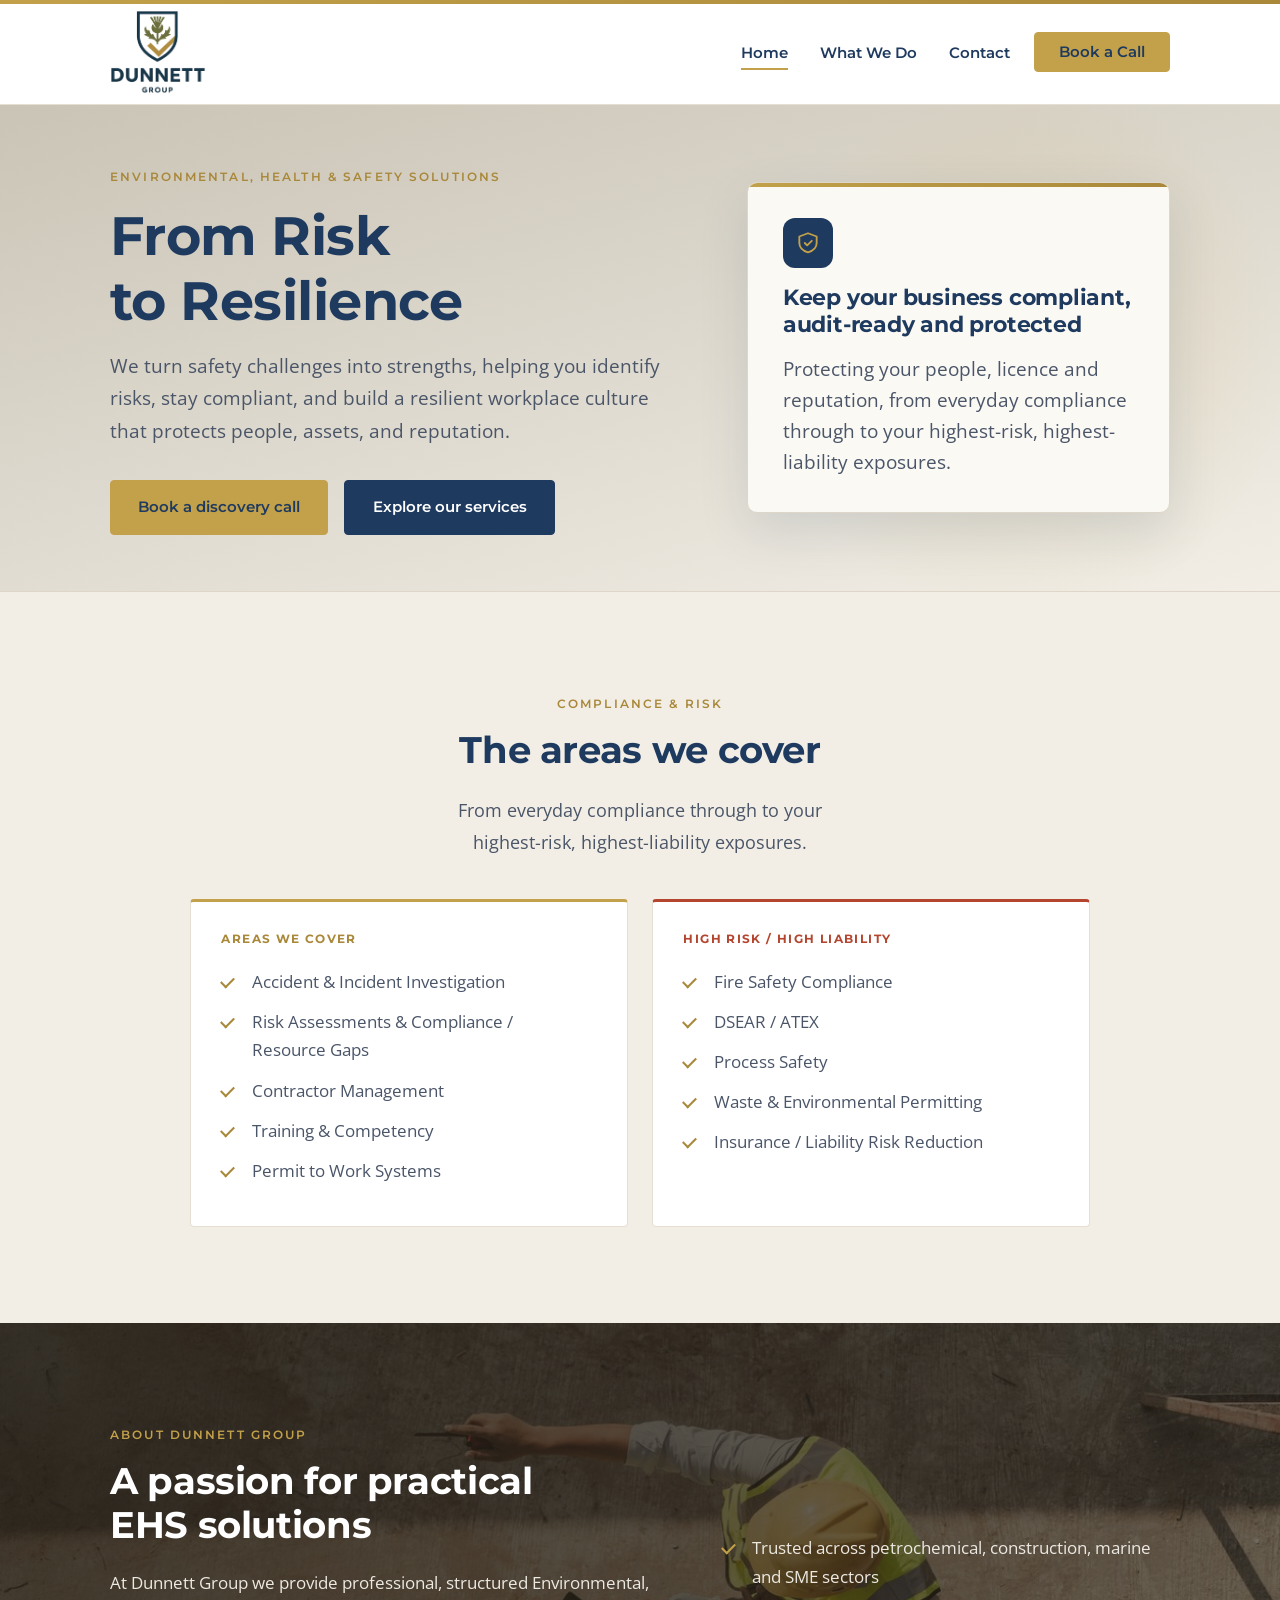
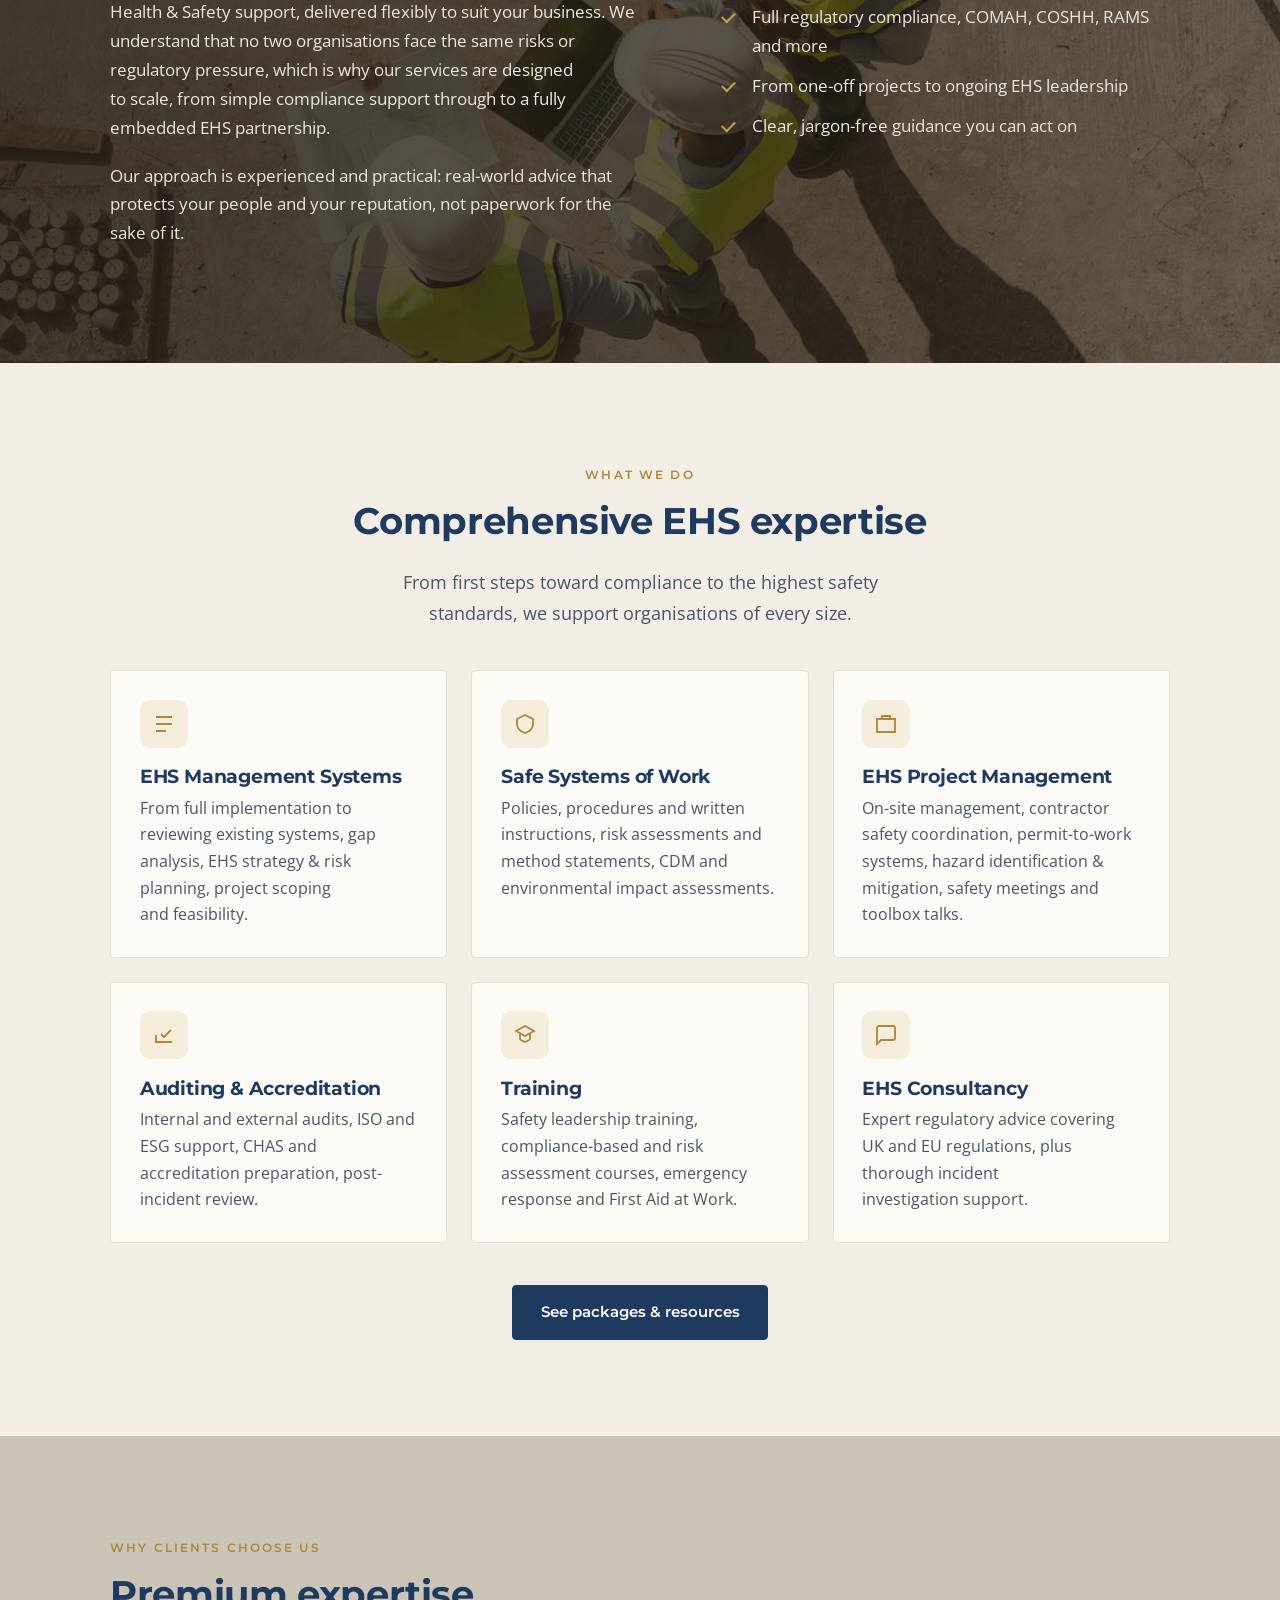
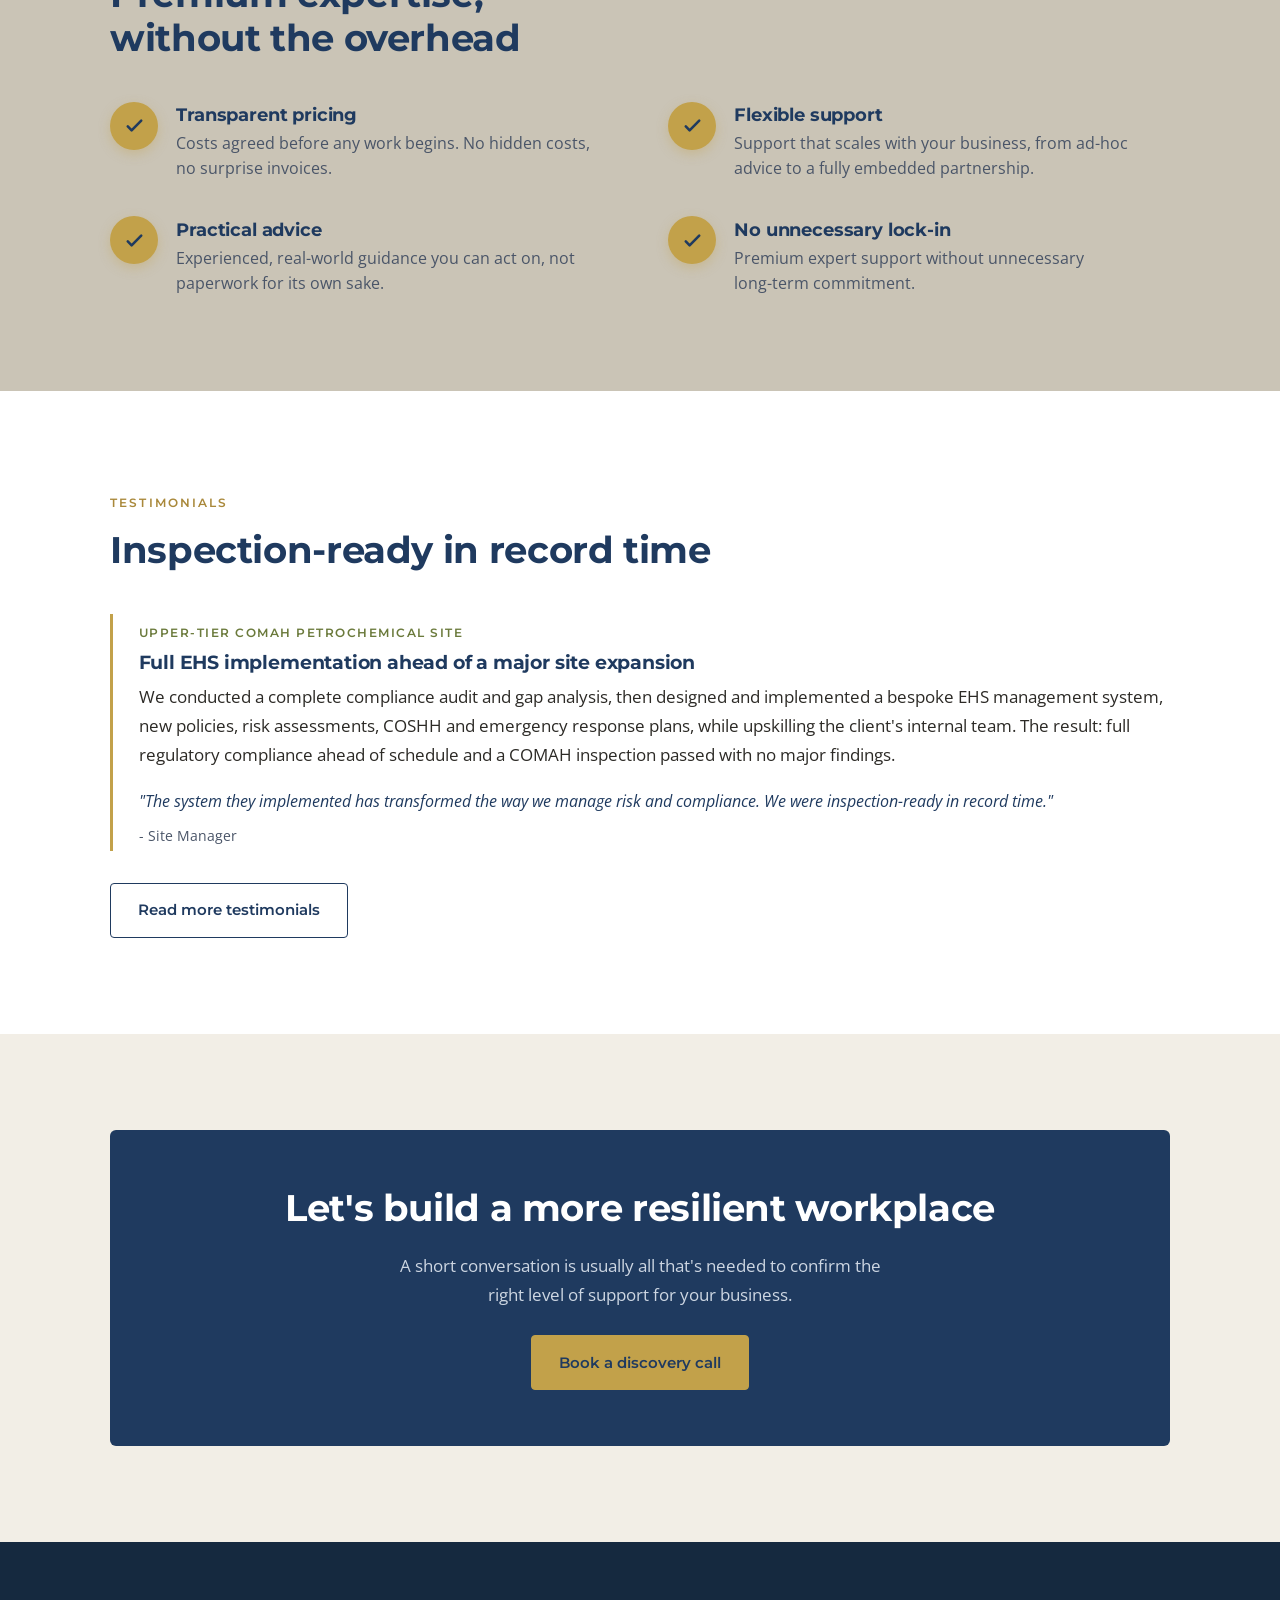
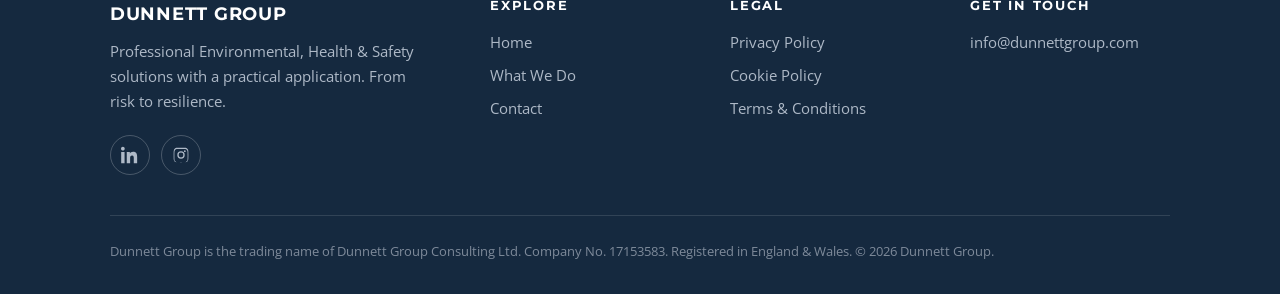
==== commit 5df45925: "Rethink: simplify hero card to punchline+promise; move compliance/risk into its own roomy two-panel " ====
--- a/index.html
+++ b/index.html
@@ -57,34 +57,44 @@
           <a class="btn" href="services.html">Explore our services</a>
         </div>
       </div>
-      <aside class="hero-card" aria-label="Compliance and risk areas we cover">
-        <div class="hero-card-head">
-          <span class="hero-card-mark"><svg viewBox="0 0 24 24"><path d="M12 3l8 3v6c0 4.6-3.3 7.2-8 8.6-4.7-1.4-8-4-8-8.6V6z"/><path d="M9 12l2.2 2.2L15.5 10"/></svg></span>
-          <span class="hero-card-label">Keep your business compliant, audit-ready and&nbsp;protected</span>
-        </div>
-        <div class="cred-cols">
-          <div class="cred-col">
-            <p class="cred-group-label cred-group-label--core">Areas we cover</p>
-            <ul class="cred-chips">
-              <li><svg viewBox="0 0 24 24"><path d="M5 13l4 4L19 7"/></svg>Accident &amp; Incident Investigation</li>
-              <li><svg viewBox="0 0 24 24"><path d="M5 13l4 4L19 7"/></svg>Risk Assessments &amp; Compliance / Resource Gaps</li>
-              <li><svg viewBox="0 0 24 24"><path d="M5 13l4 4L19 7"/></svg>Contractor Management</li>
-              <li><svg viewBox="0 0 24 24"><path d="M5 13l4 4L19 7"/></svg>Training &amp; Competency</li>
-              <li><svg viewBox="0 0 24 24"><path d="M5 13l4 4L19 7"/></svg>Permit to Work Systems</li>
-            </ul>
-          </div>
-          <div class="cred-col">
-            <p class="cred-group-label">High risk / high liability</p>
-            <ul class="cred-chips cred-chips--risk">
-              <li><svg viewBox="0 0 24 24"><path d="M5 13l4 4L19 7"/></svg>Fire Safety Compliance</li>
-              <li><svg viewBox="0 0 24 24"><path d="M5 13l4 4L19 7"/></svg>DSEAR / ATEX</li>
-              <li><svg viewBox="0 0 24 24"><path d="M5 13l4 4L19 7"/></svg>Process Safety</li>
-              <li><svg viewBox="0 0 24 24"><path d="M5 13l4 4L19 7"/></svg>Waste &amp; Environmental Permitting</li>
-              <li><svg viewBox="0 0 24 24"><path d="M5 13l4 4L19 7"/></svg>Insurance / Liability Risk Reduction</li>
-            </ul>
-          </div>
-        </div>
+      <aside class="hero-card">
+        <span class="hero-card-mark"><svg viewBox="0 0 24 24"><path d="M12 3l8 3v6c0 4.6-3.3 7.2-8 8.6-4.7-1.4-8-4-8-8.6V6z"/><path d="M9 12l2.2 2.2L15.5 10"/></svg></span>
+        <h2 class="hero-card-title">Keep your business compliant, audit-ready and&nbsp;protected</h2>
+        <p class="hero-card-sub">Protecting your people, licence and reputation, from everyday compliance through to your highest-risk, highest-liability exposures.</p>
       </aside>
+    </div>
+  </section>
+
+  <!-- COMPLIANCE & RISK AREAS -->
+  <section class="section--tint">
+    <div class="container">
+      <div class="section-head center">
+        <span class="eyebrow">Compliance &amp; Risk</span>
+        <h2>The areas we cover</h2>
+        <p class="lead">From everyday compliance through to your highest-risk, highest-liability exposures.</p>
+      </div>
+      <div class="risk-grid">
+        <div class="risk-panel">
+          <p class="risk-panel-label">Areas we cover</p>
+          <ul class="ticks">
+            <li>Accident &amp; Incident Investigation</li>
+            <li>Risk Assessments &amp; Compliance / Resource Gaps</li>
+            <li>Contractor Management</li>
+            <li>Training &amp; Competency</li>
+            <li>Permit to Work Systems</li>
+          </ul>
+        </div>
+        <div class="risk-panel risk-panel--high">
+          <p class="risk-panel-label risk-panel-label--high">High risk / high liability</p>
+          <ul class="ticks ticks--risk">
+            <li>Fire Safety Compliance</li>
+            <li>DSEAR / ATEX</li>
+            <li>Process Safety</li>
+            <li>Waste &amp; Environmental Permitting</li>
+            <li>Insurance / Liability Risk Reduction</li>
+          </ul>
+        </div>
+      </div>
     </div>
   </section>
 
--- a/styles.css
+++ b/styles.css
@@ -231,31 +231,43 @@
 }
 
 /* hero two-column with credentials card */
-.hero-grid { display: grid; grid-template-columns: 1fr 1fr; gap: clamp(2rem,5vw,4rem); align-items: start; }
+.hero-grid { display: grid; grid-template-columns: 1.15fr .85fr; gap: clamp(2rem,5vw,4rem); align-items: center; }
 .hero-card {
   position: relative; overflow: hidden;
   background: #FBF9F4;   /* warm off-white, between paper and pure white */
   border: 1px solid var(--sand-line);
   border-radius: 10px;
-  padding: 1.9rem 1.9rem 1.7rem;
+  padding: 2.2rem;
   box-shadow: 0 18px 50px rgba(31,58,95,.13);
+  display: flex; flex-direction: column; gap: 1rem; align-items: flex-start;
 }
 .hero-card::before { content:""; position:absolute; top:0; left:0; right:0; height:4px; background: linear-gradient(90deg, var(--gold), var(--gold-dark)); }
 .hero-card-head { display:flex; align-items:center; gap:.7rem; margin-bottom:1.4rem; }
-.hero-card-mark { width:40px; height:40px; border-radius:9px; background:var(--navy); display:flex; align-items:center; justify-content:center; flex:0 0 auto; }
-.hero-card-mark svg { width:22px; height:22px; stroke:var(--gold); fill:none; stroke-width:1.7; stroke-linecap:round; stroke-linejoin:round; }
+.hero-card-mark { width:50px; height:50px; border-radius:12px; background:var(--navy); display:flex; align-items:center; justify-content:center; flex:0 0 auto; }
+.hero-card-mark svg { width:26px; height:26px; stroke:var(--gold); fill:none; stroke-width:1.7; stroke-linecap:round; stroke-linejoin:round; }
+.hero-card-title { font-family: "Montserrat", sans-serif; font-size: 1.35rem; font-weight: 700; color: var(--navy); line-height: 1.25; margin: 0; letter-spacing: -.01em; }
+.hero-card-sub { margin: 0; color: var(--slate); font-size: 1rem; line-height: 1.6; }
+
+/* dedicated compliance & risk section */
+.risk-grid { display: grid; grid-template-columns: 1fr 1fr; gap: 1.5rem; max-width: 900px; margin: 0 auto; }
+.risk-panel { background: #fff; border: 1px solid var(--line); border-top: 3px solid var(--gold); border-radius: var(--radius); padding: 1.8rem 1.9rem; }
+.risk-panel--high { border-top-color: var(--risk); }
+.risk-panel-label { font-family: "Montserrat", sans-serif; font-size: .72rem; font-weight: 700; text-transform: uppercase; letter-spacing: .12em; color: var(--gold-dark); margin: 0 0 1.1rem; }
+.risk-panel-label--high { color: var(--risk); }
+.ticks--risk li::before { border-color: var(--risk); }
 .hero-card-label {
   font-family: "Montserrat", sans-serif; font-size: 1.02rem; font-weight: 700;
   color: var(--navy); margin: 0; line-height: 1.3; letter-spacing: -0.01em;
 }
-.cred-chips { list-style: none; margin: 0; padding: 0; display: grid; grid-template-columns: 1fr; gap: .6rem; }
+.cred-chips { list-style: none; margin: 0; padding: 0; display: flex; flex-direction: column; gap: .55rem; flex: 1; justify-content: space-between; }
 .cred-chips li {
   display: flex; align-items: flex-start; gap: .55rem; line-height: 1.3;
   font-family: "Montserrat", sans-serif; font-weight: 600; font-size: .92rem; color: var(--navy);
 }
 .cred-chips svg { width: 16px; height: 16px; margin-top: 1px; flex: 0 0 auto; stroke: var(--gold-dark); fill: none; stroke-width: 3; stroke-linecap: round; stroke-linejoin: round; }
-.cred-cols { display: grid; grid-template-columns: 1fr 1fr; gap: 1.4rem 1.6rem; }
-.cred-group-label { font-family: "Montserrat", sans-serif; font-size: .66rem; font-weight: 700; text-transform: uppercase; letter-spacing: .12em; color: var(--risk); margin: 0 0 .7rem; }
+.cred-cols { display: grid; grid-template-columns: 1fr 1fr; gap: 1.4rem 1.6rem; flex: 1; }
+.cred-col { display: flex; flex-direction: column; }
+.cred-group-label { font-family: "Montserrat", sans-serif; font-size: .66rem; font-weight: 700; text-transform: uppercase; letter-spacing: .08em; color: var(--risk); margin: 0 0 .7rem; white-space: nowrap; }
 .cred-group-label--core { color: var(--gold-dark); }
 .cred-chips--risk svg { stroke: var(--risk); }
 .hero-card-proof { margin: 0; padding-top: 1.2rem; border-top: 1px solid var(--line); font-size: .88rem; color: var(--slate); line-height: 1.55; }
@@ -271,7 +283,8 @@
   .hero-card-head { margin-bottom: .7rem; }
   .hero-card-label { color: var(--gold-dark); }
   .cred-cols { grid-template-columns: 1fr; gap: 1.2rem; }
-  .cred-chips { grid-template-columns: 1fr; gap: .55rem; margin-bottom: 0; }
+  .risk-grid { grid-template-columns: 1fr; }
+  .cred-chips { justify-content: flex-start; gap: .55rem; margin-bottom: 0; }
   .cred-chips li { font-size: .9rem; }
   .hero-card-proof { display: block; padding-top: 0; border-top: none; margin-top: .9rem; font-size: .86rem; }
   /* Book a discovery call lives in the header on mobile; leave just Explore our services */
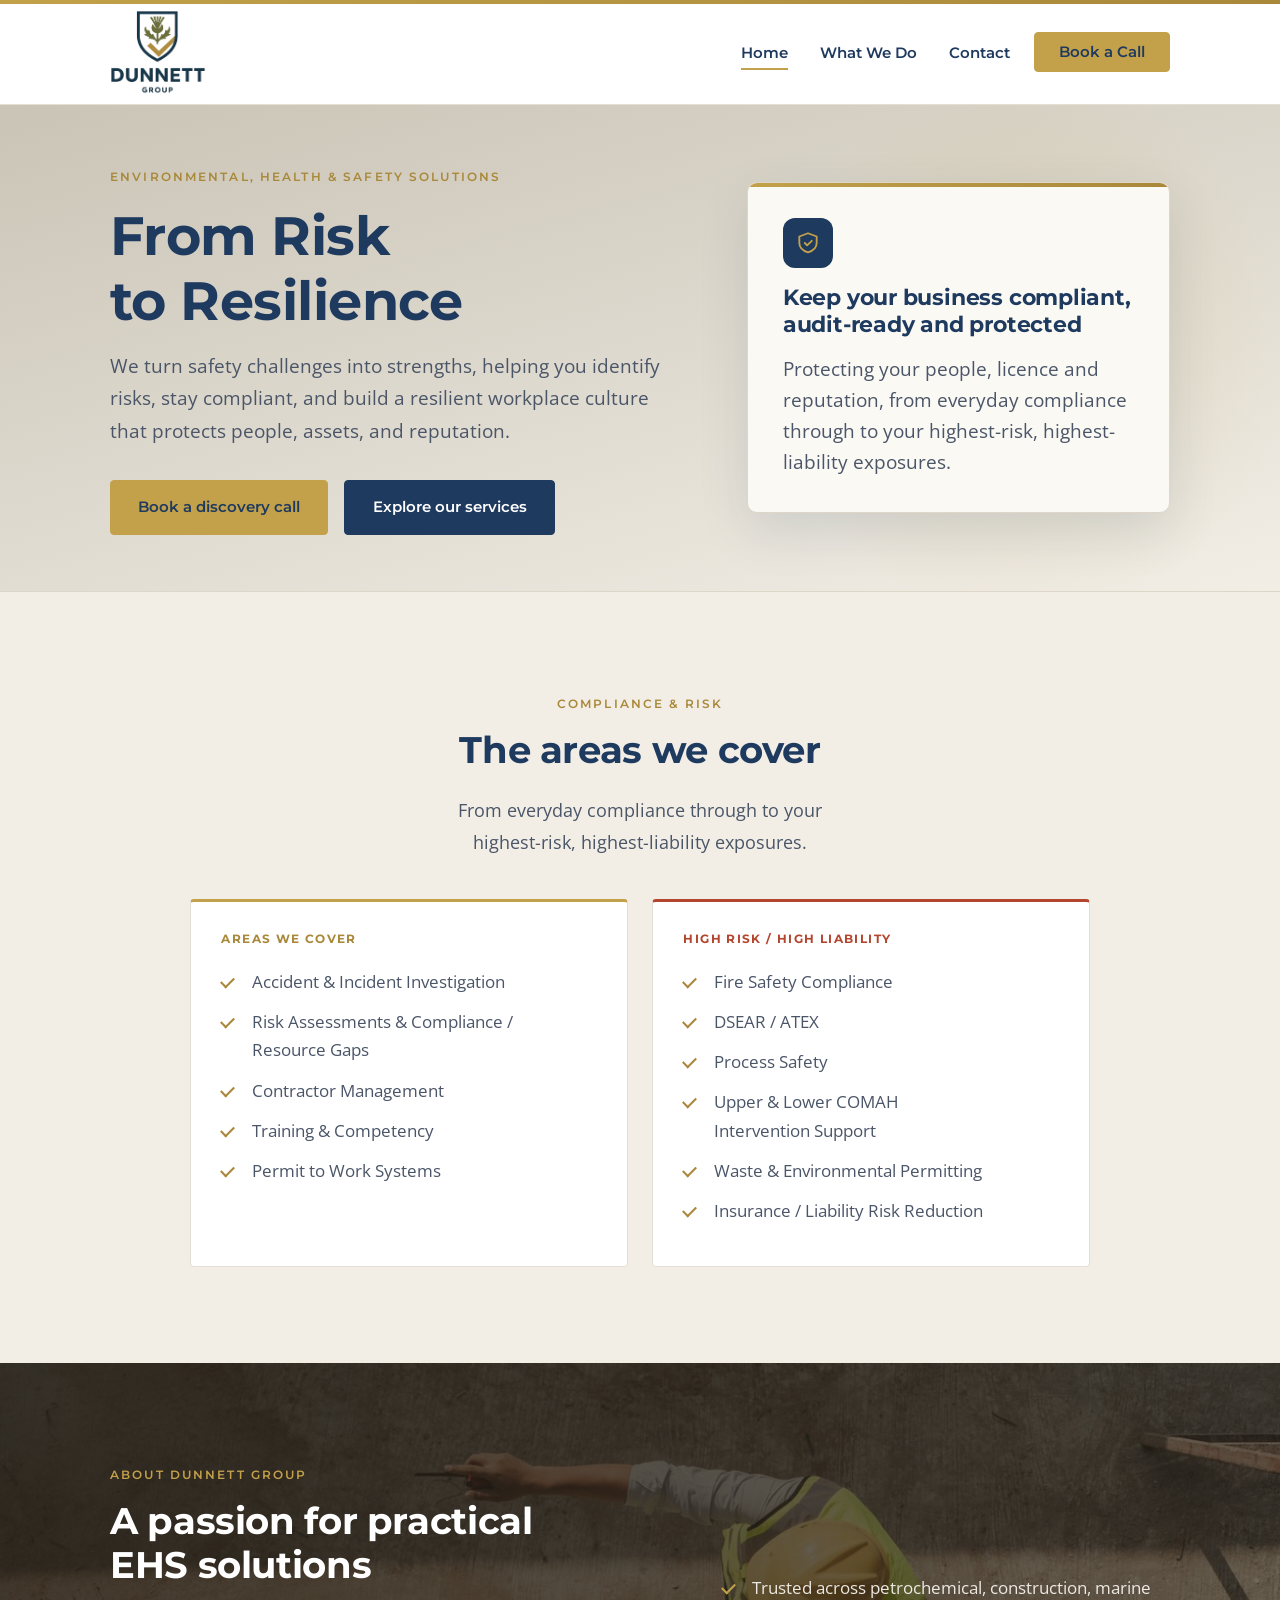
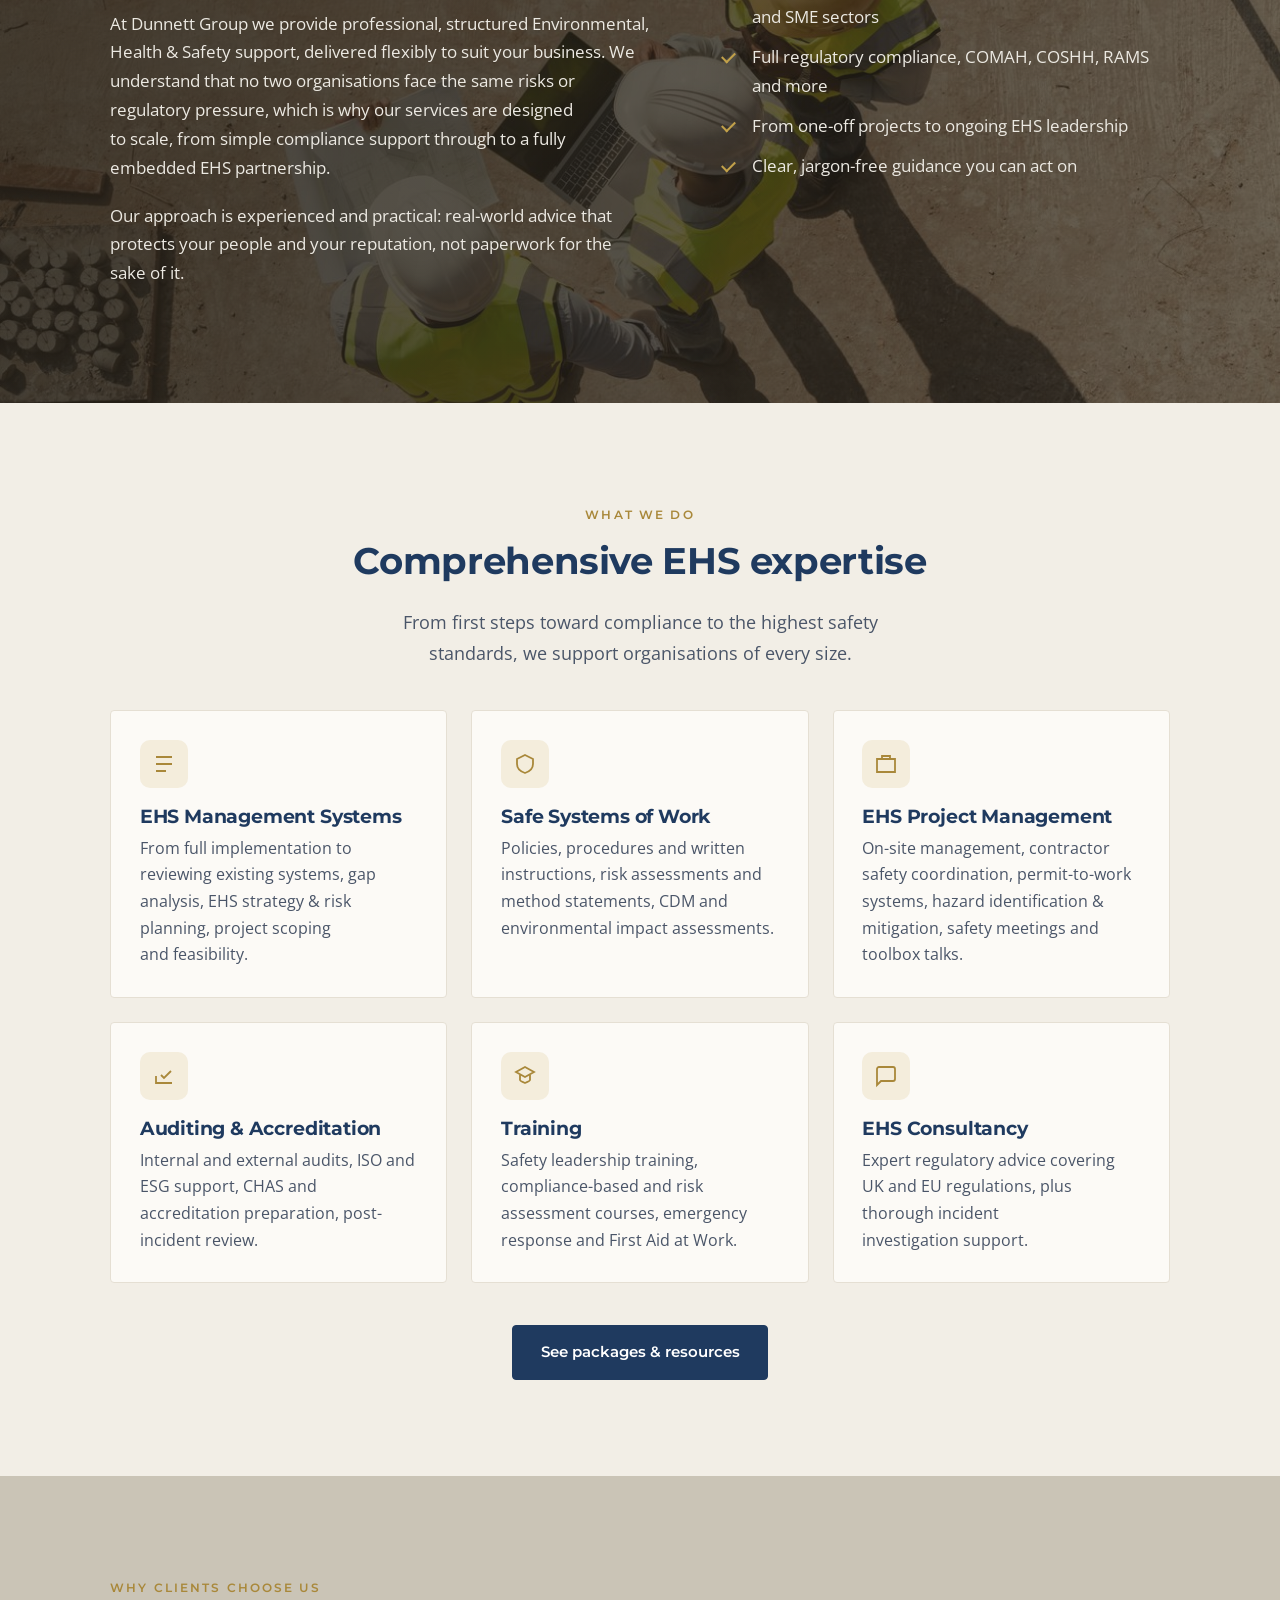
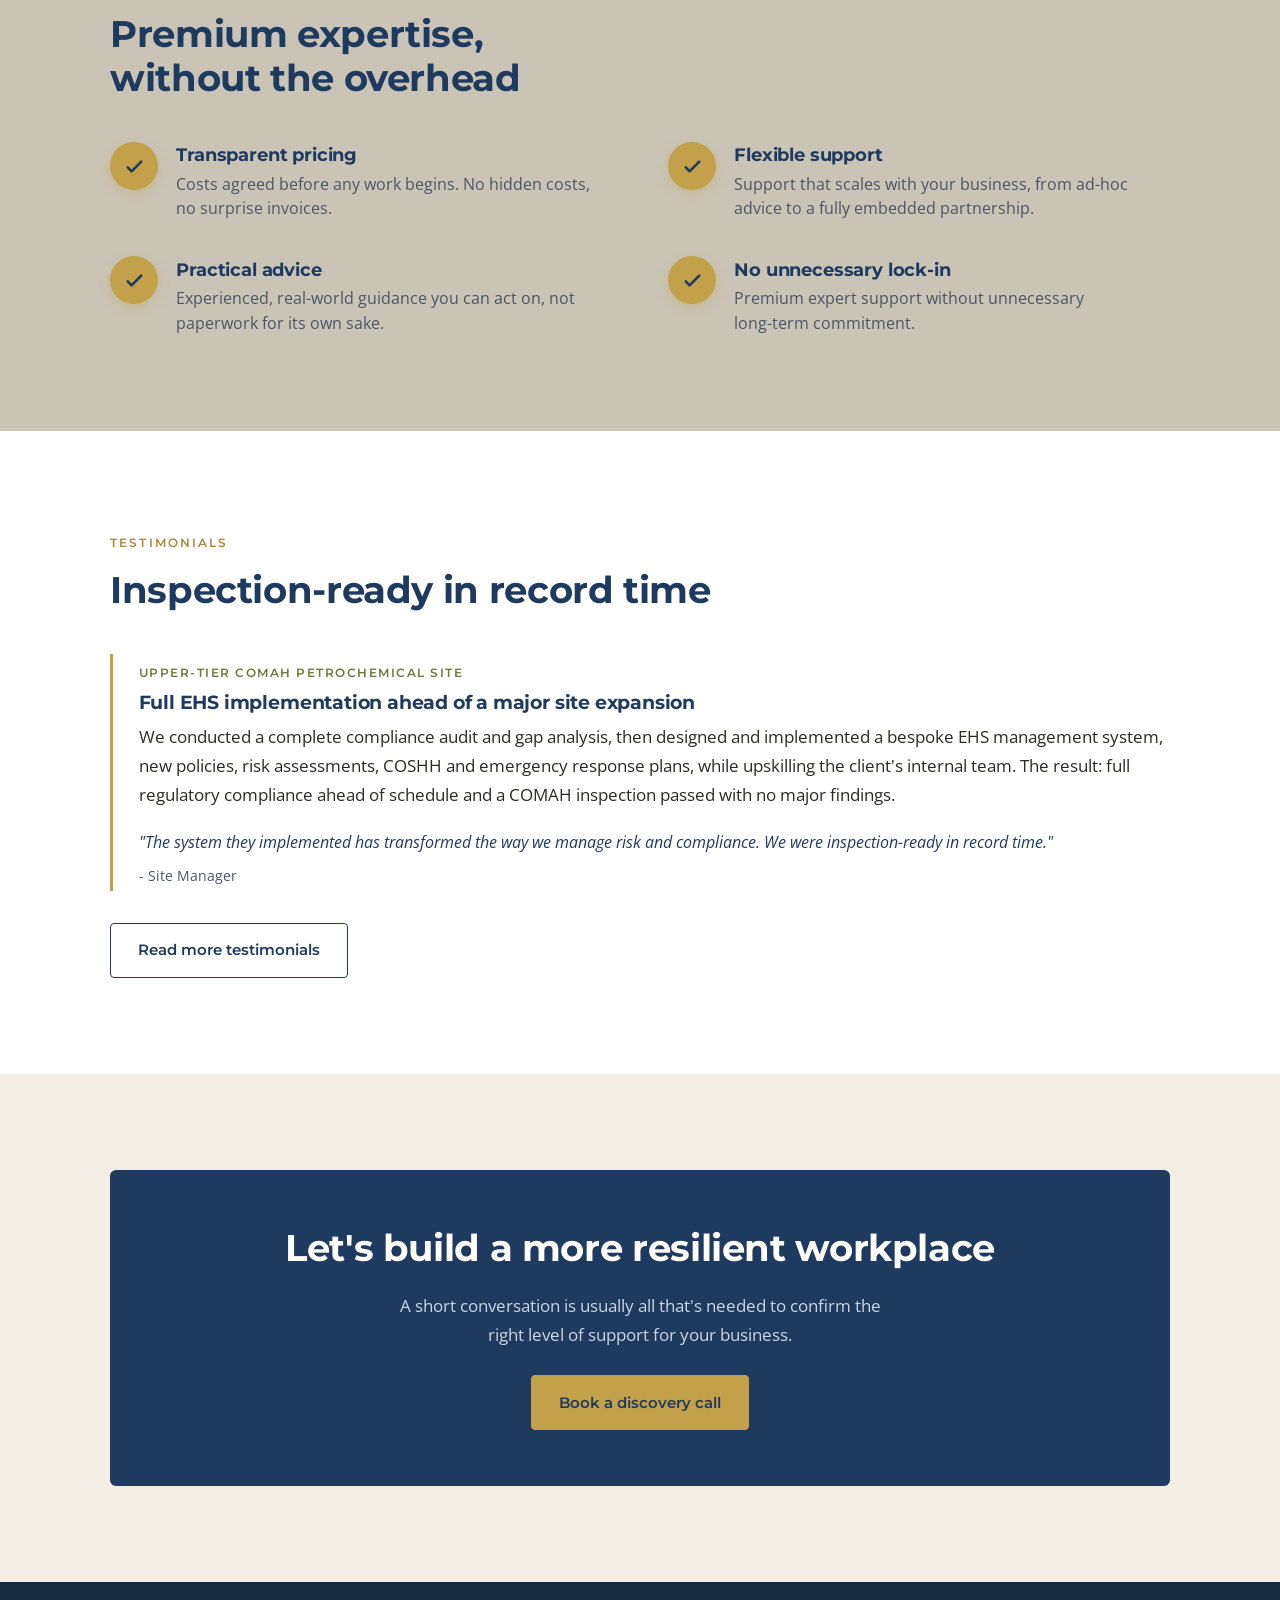
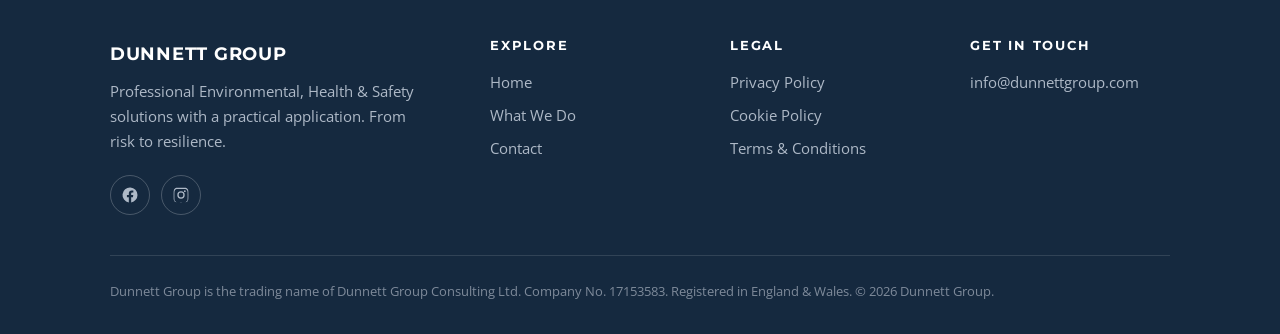
==== commit 5d97d16f: "Call round: Facebook/Instagram links, Calendly booking, COMAH item, support order, tier badge, testi" ====
--- a/index.html
+++ b/index.html
@@ -90,6 +90,7 @@
             <li>Fire Safety Compliance</li>
             <li>DSEAR / ATEX</li>
             <li>Process Safety</li>
+            <li>Upper &amp; Lower COMAH Intervention Support</li>
             <li>Waste &amp; Environmental Permitting</li>
             <li>Insurance / Liability Risk Reduction</li>
           </ul>
@@ -228,7 +229,7 @@
         </blockquote>
       </div>
       <div style="margin-top:2rem;">
-        <a class="btn btn--ghost" href="services.html">Read more testimonials</a>
+        <a class="btn btn--ghost" href="services.html#testimonials">Read more testimonials</a>
       </div>
     </div>
   </section>
@@ -254,8 +255,8 @@
           <b>DUNNETT GROUP</b>
           <p>Professional Environmental, Health &amp; Safety solutions with a practical application. From risk to resilience.</p>
           <div class="social">
-            <a href="#" aria-label="Dunnett Group on LinkedIn" rel="noopener" target="_blank"><svg viewBox="0 0 24 24" fill="currentColor"><path d="M4.98 3.5C4.98 4.88 3.87 6 2.5 6S0 4.88 0 3.5 1.12 1 2.5 1 4.98 2.12 4.98 3.5zM.25 8h4.5v15H.25V8zm7.25 0h4.31v2.05h.06c.6-1.14 2.07-2.34 4.26-2.34 4.56 0 5.4 3 5.4 6.9V23h-4.5v-6.78c0-1.62-.03-3.7-2.25-3.7-2.26 0-2.6 1.76-2.6 3.58V23h-4.5V8z"/></svg></a>
-            <a href="#" aria-label="Dunnett Group on Instagram" rel="noopener" target="_blank"><svg viewBox="0 0 24 24" fill="currentColor"><path d="M12 2.2c3.2 0 3.58.01 4.85.07 1.17.05 1.8.25 2.23.41.56.22.96.48 1.38.9.42.42.68.82.9 1.38.16.42.36 1.06.41 2.23.06 1.27.07 1.65.07 4.85s-.01 3.58-.07 4.85c-.05 1.17-.25 1.8-.41 2.23-.22.56-.48.96-.9 1.38-.42.42-.82.68-1.38.9-.42.16-1.06.36-2.23.41-1.27.06-1.65.07-4.85.07s-3.58-.01-4.85-.07c-1.17-.05-1.8-.25-2.23-.41-.56-.22-.96-.48-1.38-.9-.42-.42-.68-.82-.9-1.38-.16-.42-.36-1.06-.41-2.23C2.21 15.58 2.2 15.2 2.2 12s.01-3.58.07-4.85c.05-1.17.25-1.8.41-2.23.22-.56.48-.96.9-1.38.42-.42.82-.68 1.38-.9.42-.16 1.06-.36 2.23-.41C8.42 2.21 8.8 2.2 12 2.2zm0 1.8c-3.15 0-3.5.01-4.74.07-.95.04-1.47.2-1.81.34-.46.18-.78.39-1.12.73-.34.34-.55.66-.73 1.12-.14.34-.3.86-.34 1.81-.06 1.24-.07 1.59-.07 4.74s.01 3.5.07 4.74c.04.95.2 1.47.34 1.81.18.46.39.78.73 1.12.34.34.66.55 1.12.73.34.14.86.3 1.81.34 1.24.06 1.59.07 4.74.07s3.5-.01 4.74-.07c.95-.04 1.47-.2 1.81-.34.46-.18.78-.39 1.12-.73.34-.34.55-.66.73-1.12.14-.34.3-.86.34-1.81.06-1.24.07-1.59.07-4.74s-.01-3.5-.07-4.74c-.04-.95-.2-1.47-.34-1.81-.18-.46-.39-.78-.73-1.12-.34-.34-.66-.55-1.12-.73-.34-.14-.86-.3-1.81-.34C15.5 4.01 15.15 4 12 4zm0 3.06A4.94 4.94 0 1 1 7.06 12 4.94 4.94 0 0 1 12 7.06zm0 8.14A3.2 3.2 0 1 0 8.8 12 3.2 3.2 0 0 0 12 15.2zm6.28-8.34a1.15 1.15 0 1 1-1.15-1.15 1.15 1.15 0 0 1 1.15 1.15z"/></svg></a>
+            <a href="https://www.facebook.com/profile.php?id=61591281729366" aria-label="Dunnett Group on Facebook" rel="noopener" target="_blank"><svg viewBox="0 0 24 24" fill="currentColor"><path d="M22 12a10 10 0 1 0-11.56 9.88v-6.99H7.9V12h2.54V9.8c0-2.5 1.49-3.89 3.77-3.89 1.09 0 2.24.2 2.24.2v2.46h-1.26c-1.24 0-1.63.77-1.63 1.56V12h2.78l-.44 2.89h-2.34v6.99A10 10 0 0 0 22 12z"/></svg></a>
+            <a href="https://www.instagram.com/dunnett_group/" aria-label="Dunnett Group on Instagram" rel="noopener" target="_blank"><svg viewBox="0 0 24 24" fill="currentColor"><path d="M12 2.2c3.2 0 3.58.01 4.85.07 1.17.05 1.8.25 2.23.41.56.22.96.48 1.38.9.42.42.68.82.9 1.38.16.42.36 1.06.41 2.23.06 1.27.07 1.65.07 4.85s-.01 3.58-.07 4.85c-.05 1.17-.25 1.8-.41 2.23-.22.56-.48.96-.9 1.38-.42.42-.82.68-1.38.9-.42.16-1.06.36-2.23.41-1.27.06-1.65.07-4.85.07s-3.58-.01-4.85-.07c-1.17-.05-1.8-.25-2.23-.41-.56-.22-.96-.48-1.38-.9-.42-.42-.68-.82-.9-1.38-.16-.42-.36-1.06-.41-2.23C2.21 15.58 2.2 15.2 2.2 12s.01-3.58.07-4.85c.05-1.17.25-1.8.41-2.23.22-.56.48-.96.9-1.38.42-.42.82-.68 1.38-.9.42-.16 1.06-.36 2.23-.41C8.42 2.21 8.8 2.2 12 2.2zm0 1.8c-3.15 0-3.5.01-4.74.07-.95.04-1.47.2-1.81.34-.46.18-.78.39-1.12.73-.34.34-.55.66-.73 1.12-.14.34-.3.86-.34 1.81-.06 1.24-.07 1.59-.07 4.74s.01 3.5.07 4.74c.04.95.2 1.47.34 1.81.18.46.39.78.73 1.12.34.34.66.55 1.12.73.34.14.86.3 1.81.34 1.24.06 1.59.07 4.74.07s3.5-.01 4.74-.07c.95-.04 1.47-.2 1.81-.34.46-.18.78-.39 1.12-.73.34-.34.55-.66.73-1.12.14-.34.3-.86.34-1.81.06-1.24.07-1.59.07-4.74s-.01-3.5-.07-4.74c-.04-.95-.2-1.47-.34-1.81-.18-.46-.39-.78-.73-1.12-.34-.34-.66-.55-1.12-.73-.34-.14-.86-.3-1.81-.34C15.5 4.01 15.15 4 12 4zm0 3.06A4.94 4.94 0 1 1 7.06 12 4.94 4.94 0 0 1 12 7.06zm0 8.14A3.2 3.2 0 1 0 8.8 12 3.2 3.2 0 0 0 12 15.2zm6.28-8.34a1.15 1.15 0 1 1-1.15-1.15 1.15 1.15 0 0 1 1.15 1.15z"/></svg></a>
           </div>
         </div>
         <div>
--- a/styles.css
+++ b/styles.css
@@ -216,6 +216,8 @@
 }
 .contact-card::before { content:""; position:absolute; top:0; left:0; right:0; height:4px; background: linear-gradient(90deg, var(--gold), var(--gold-dark)); }
 .contact-card-label { font-family: "Montserrat", sans-serif; font-size: .73rem; font-weight: 600; text-transform: uppercase; letter-spacing: .1em; color: var(--navy); margin: 0 0 1.2rem; }
+.contact-card--booking { padding: 1.5rem 1.5rem 1.2rem; }
+.calendly-inline-widget { border-radius: 6px; overflow: hidden; }
 /* compact two-up form so it fits without scrolling */
 .contact-card form { display: grid; grid-template-columns: 1fr 1fr; gap: .9rem 1rem; }
 .contact-card .field { margin-bottom: 0; }
@@ -351,12 +353,12 @@
 .section--stone .feature .fi svg { stroke: var(--navy); stroke-width: 2.7; }
 
 /* ---------- package tiers ---------- */
-.tier { display:flex; flex-direction:column; }
+.tier { display:flex; flex-direction:column; position:relative; }
 .tier .tier-name { font-family:"Montserrat",sans-serif; font-weight:700; color:var(--navy); font-size:1.25rem; }
 .tier .tier-tag { color:var(--gold-dark); font-weight:600; font-size:.82rem; text-transform:uppercase; letter-spacing:.1em; margin-bottom:.4rem; }
 .tier .tier-for { color:var(--slate); font-size:.92rem; font-style:italic; margin-bottom:1.1rem; }
 .tier.is-featured { border-color: var(--gold); box-shadow:0 10px 30px rgba(194,161,74,.14); }
-.tier .badge { align-self:flex-start; background:var(--gold); color:var(--navy); font-family:"Montserrat",sans-serif; font-weight:700; font-size:.68rem; letter-spacing:.1em; text-transform:uppercase; padding:.25rem .6rem; border-radius:3px; margin-bottom:.8rem; }
+.tier .badge { position:absolute; top:-.8rem; left:50%; transform:translateX(-50%); margin:0; white-space:nowrap; background:var(--gold); color:var(--navy); font-family:"Montserrat",sans-serif; font-weight:700; font-size:.66rem; letter-spacing:.1em; text-transform:uppercase; padding:.3rem .75rem; border-radius:4px; box-shadow:0 5px 14px rgba(31,58,95,.18); }
 .tier .note { margin-top:auto; padding-top:1.1rem; font-size:.85rem; color:var(--slate); border-top:1px solid var(--line); }
 
 /* ---------- case studies ---------- */
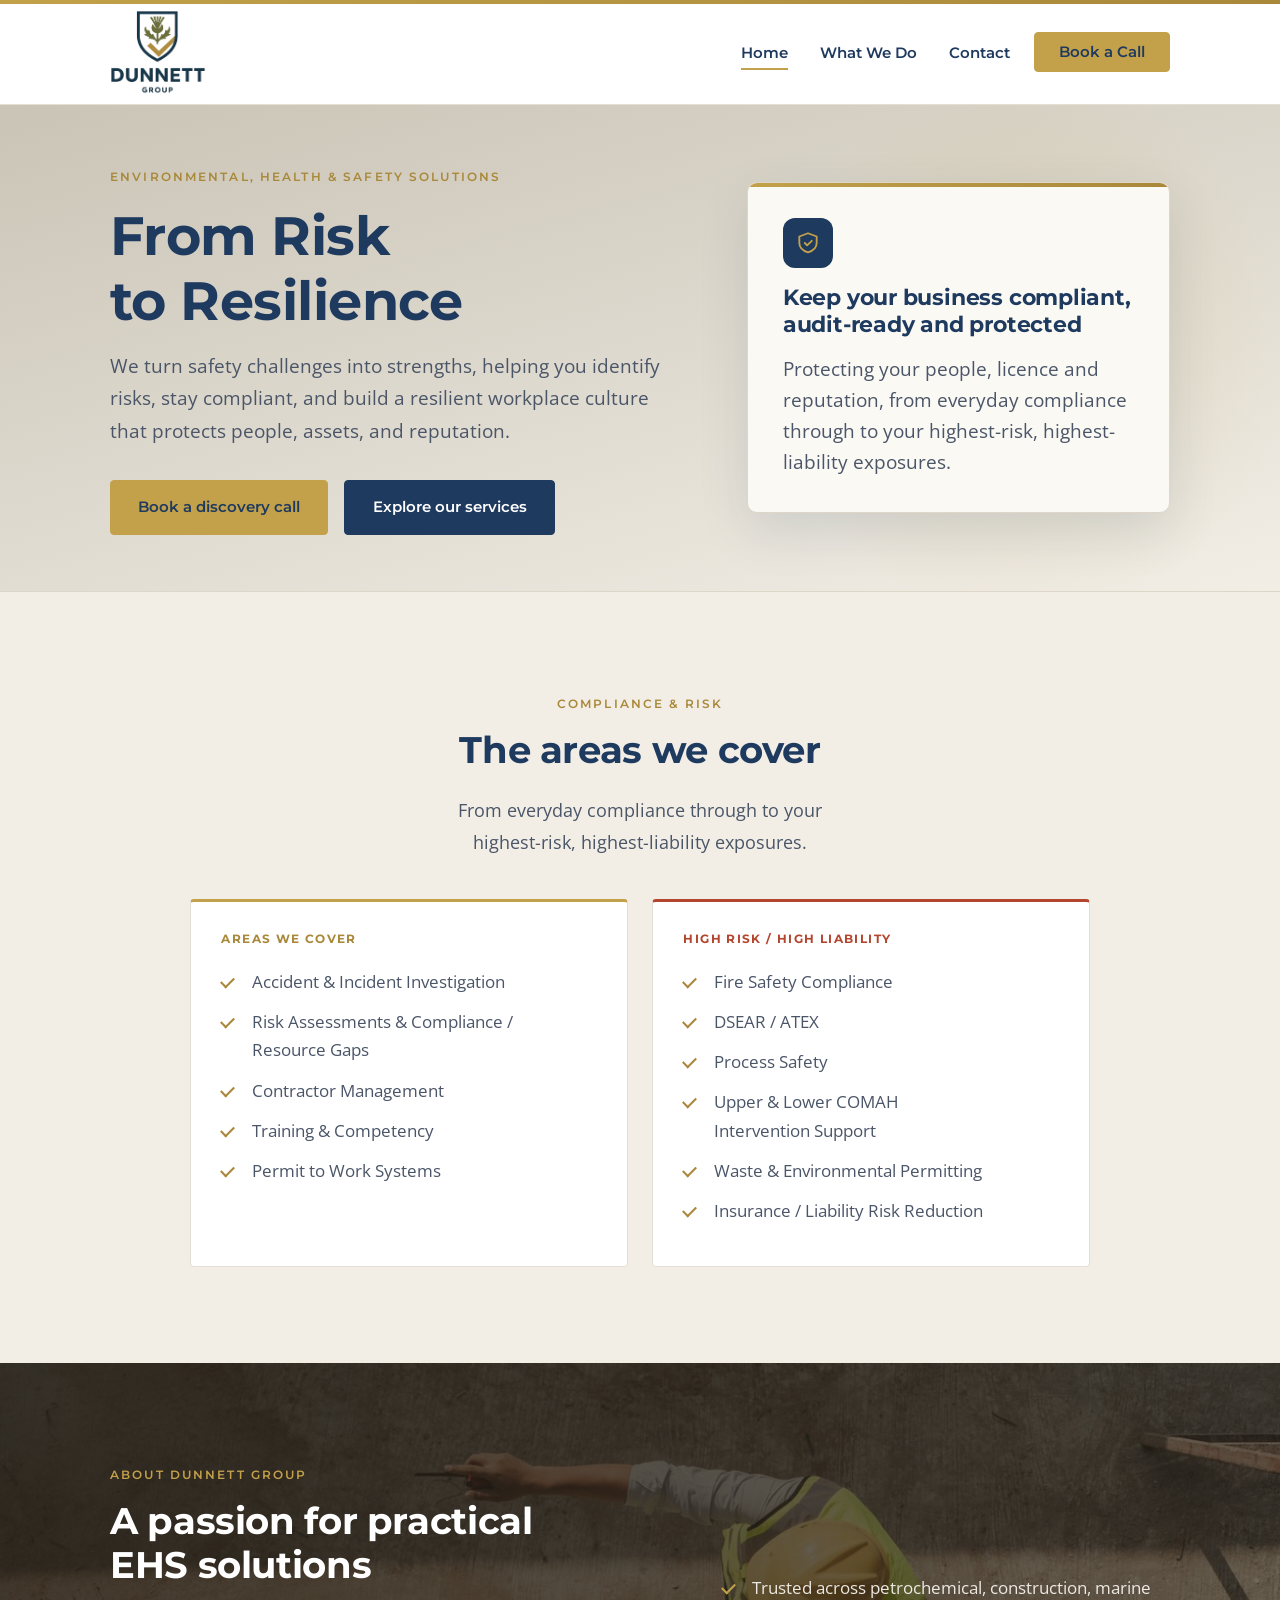
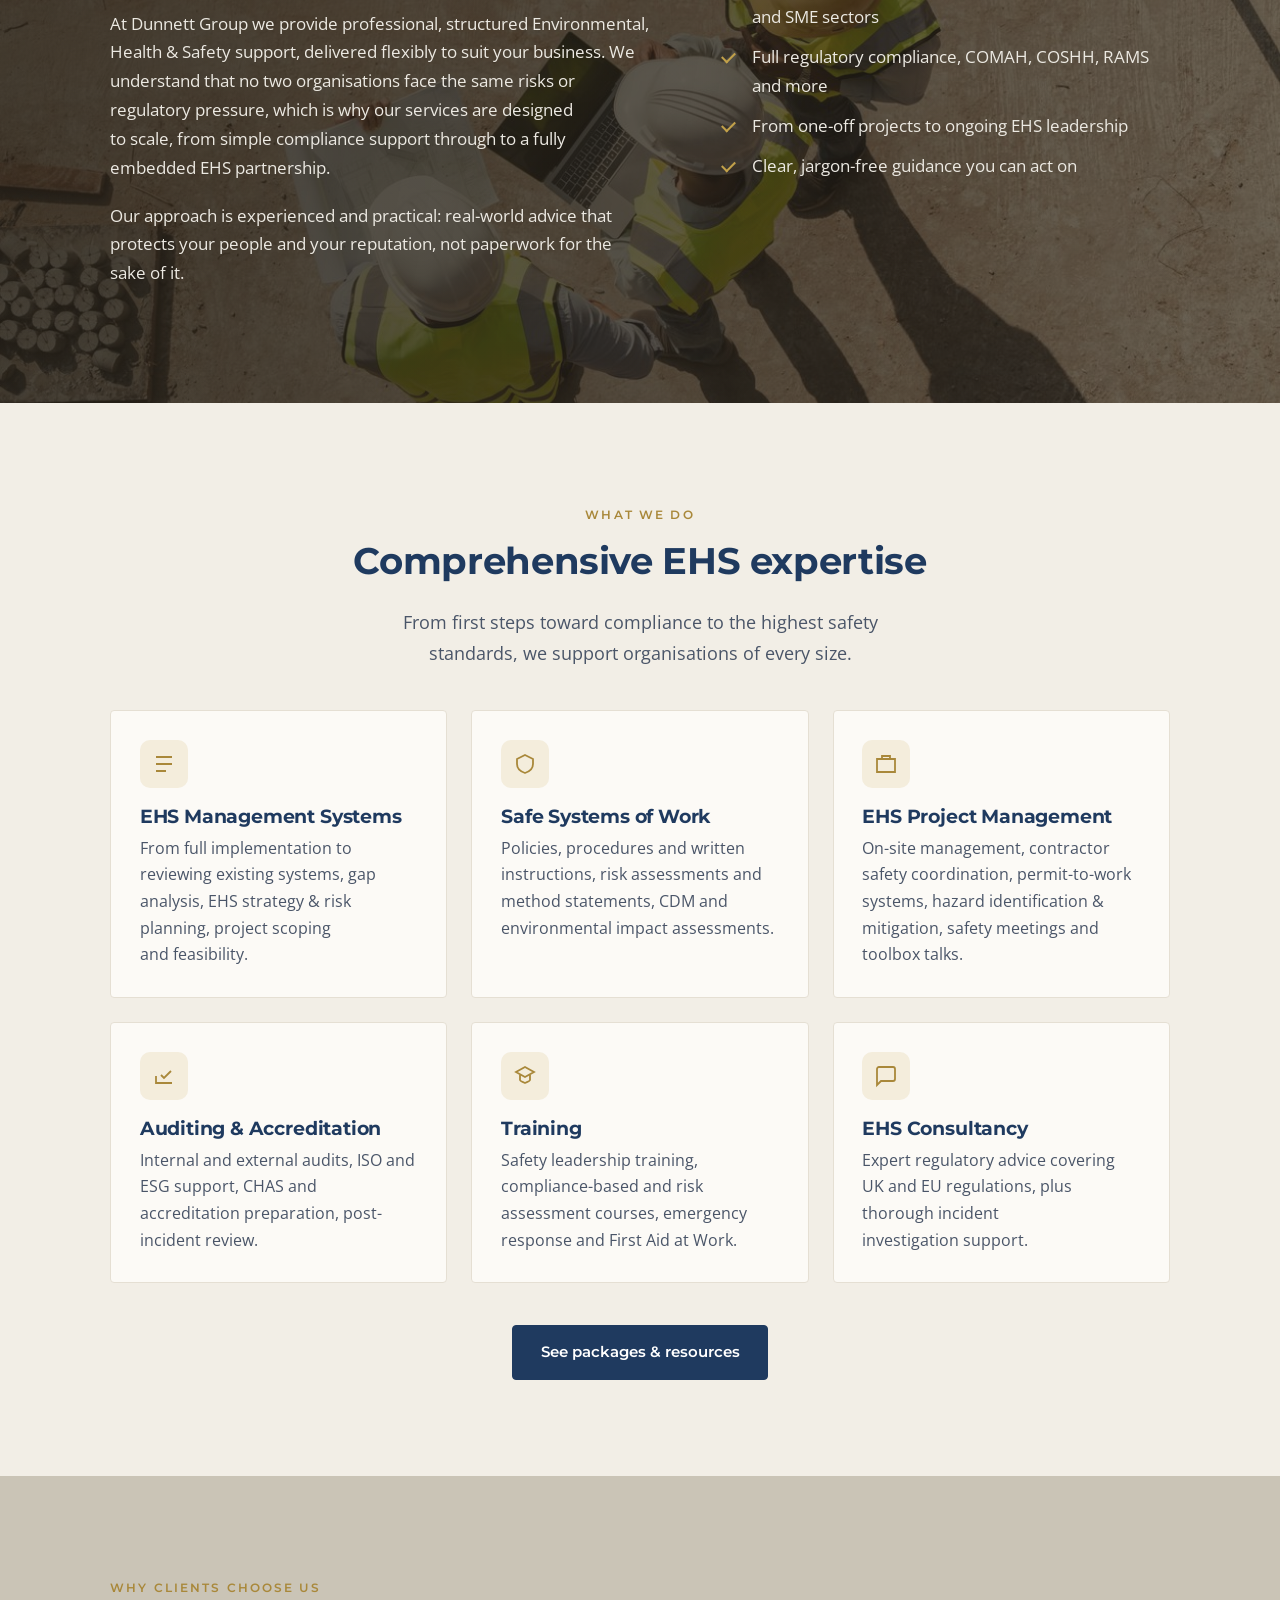
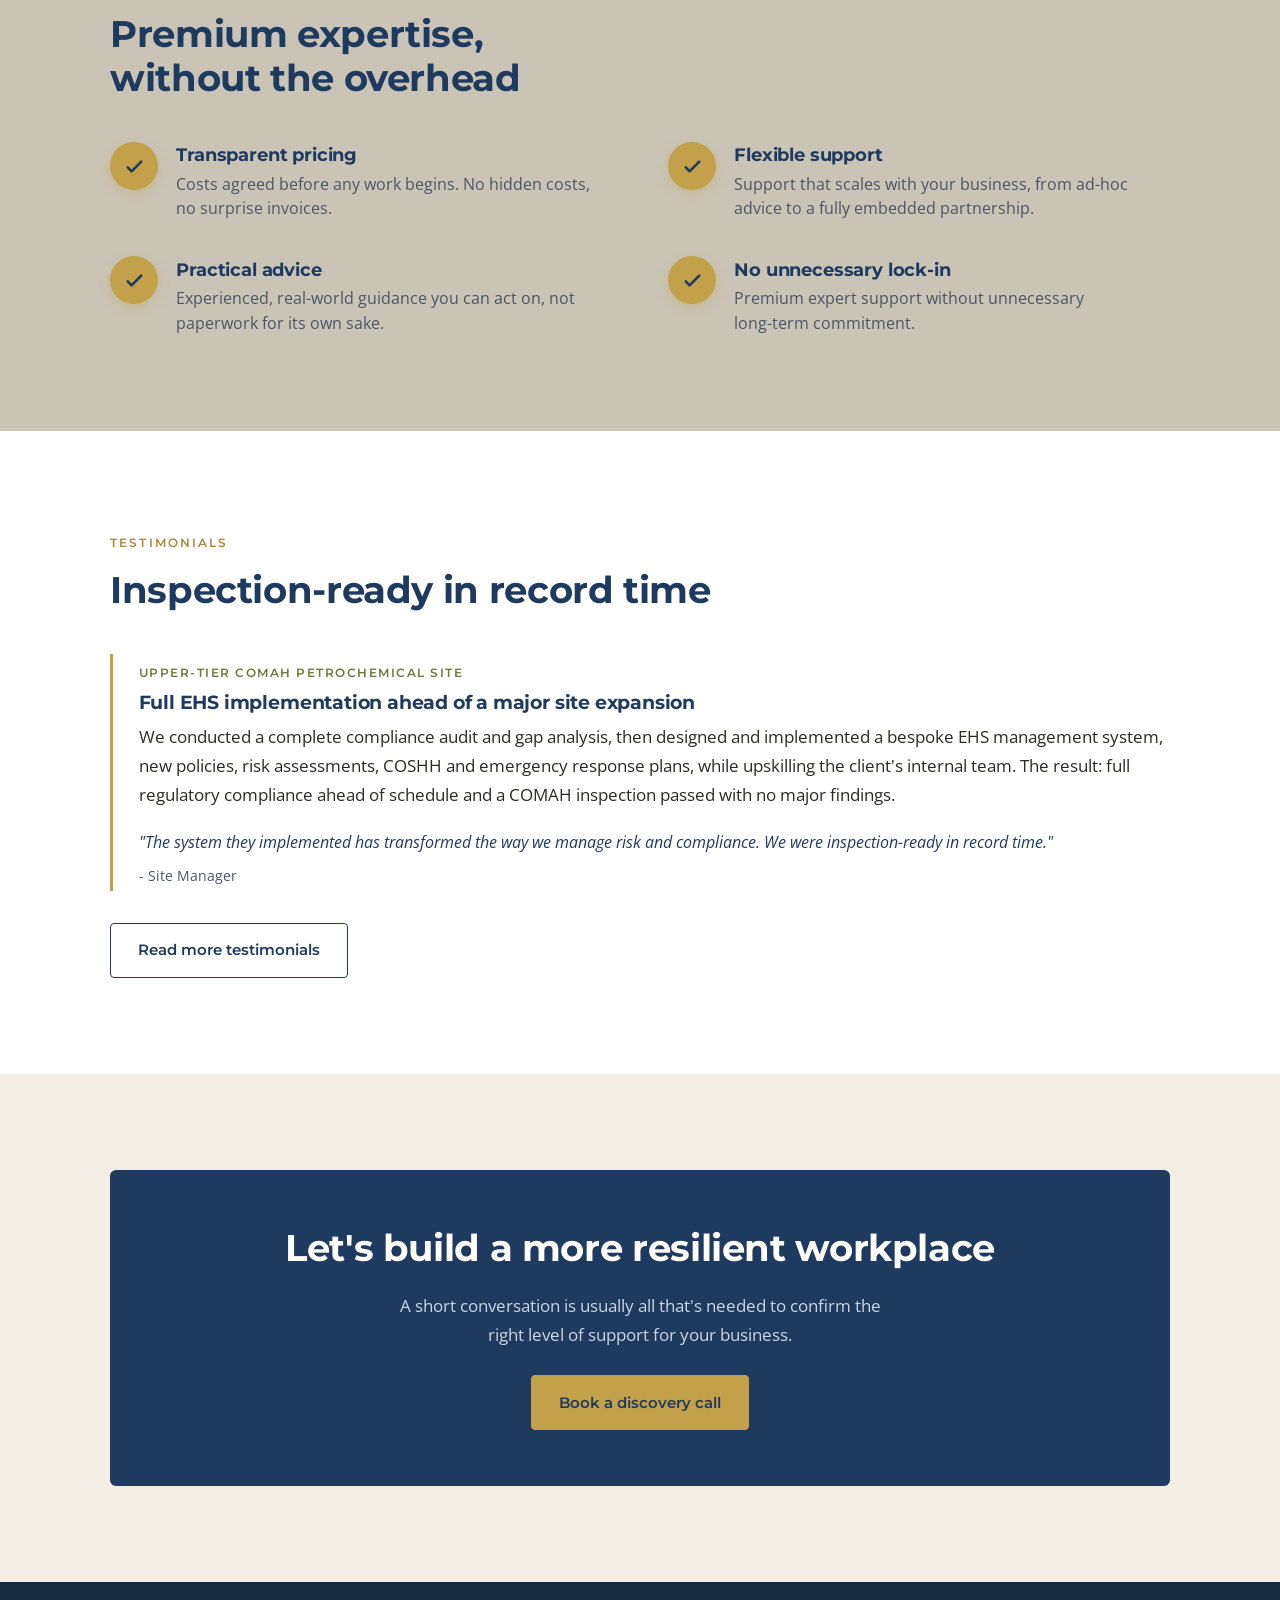
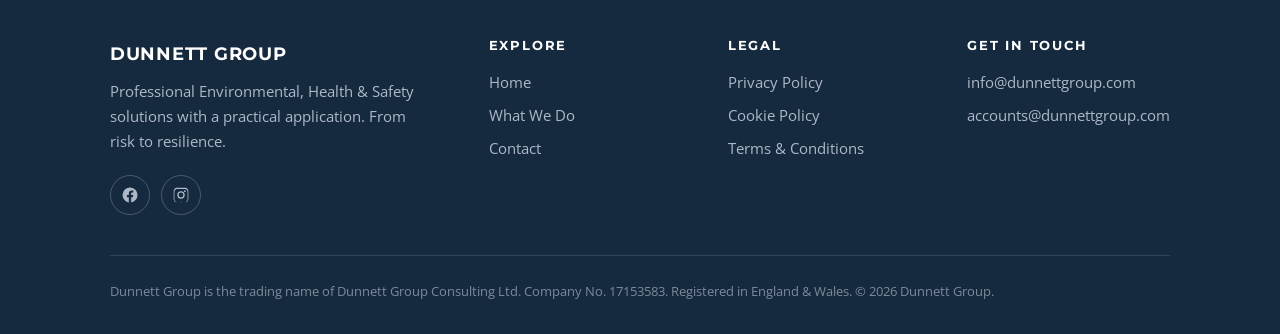
==== commit 8edbe761: "Add accounts email to footer across all pages" ====
--- a/index.html
+++ b/index.html
@@ -39,7 +39,7 @@
         <li><a href="contact.html">Contact</a></li>
       </ul>
       <div class="nav-right">
-        <a class="btn btn--gold nav-book" href="contact.html">Book a Call</a>
+        <a class="btn btn--gold nav-book" href="book.html">Book a Call</a>
         <button class="nav-toggle" aria-label="Menu"><span></span><span></span><span></span></button>
       </div>
     </div>
@@ -53,7 +53,7 @@
         <h1>From Risk to Resilience</h1>
         <p>We turn safety challenges into strengths, helping you identify risks, stay compliant, and build a resilient workplace culture that protects people, assets, and reputation.</p>
         <div class="actions">
-          <a class="btn btn--gold" href="contact.html">Book a discovery call</a>
+          <a class="btn btn--gold" href="book.html">Book a discovery call</a>
           <a class="btn" href="services.html">Explore our services</a>
         </div>
       </div>
@@ -167,7 +167,7 @@
 
       </div>
       <div class="center" style="margin-top:2.6rem;">
-        <a class="btn" href="services.html">See packages &amp; resources</a>
+        <a class="btn" href="services.html#packages">See packages &amp; resources</a>
       </div>
     </div>
   </section>
@@ -241,7 +241,7 @@
         <h2>Let's build a more resilient workplace</h2>
         <p>A short conversation is usually all that's needed to confirm the right level of support for your business.</p>
         <div style="margin-top:1.6rem;">
-          <a class="btn btn--gold" href="contact.html">Book a discovery call</a>
+          <a class="btn btn--gold" href="book.html">Book a discovery call</a>
         </div>
       </div>
     </div>
@@ -279,6 +279,7 @@
           <h4>Get in touch</h4>
           <ul class="footer-links">
             <li><a href="mailto:info@dunnettgroup.com">info@dunnettgroup.com</a></li>
+            <li><a href="mailto:accounts@dunnettgroup.com">accounts@dunnettgroup.com</a></li>
           </ul>
         </div>
       </div>
--- a/styles.css
+++ b/styles.css
@@ -218,6 +218,28 @@
 .contact-card-label { font-family: "Montserrat", sans-serif; font-size: .73rem; font-weight: 600; text-transform: uppercase; letter-spacing: .1em; color: var(--navy); margin: 0 0 1.2rem; }
 .contact-card--booking { padding: 1.5rem 1.5rem 1.2rem; }
 .calendly-inline-widget { border-radius: 6px; overflow: hidden; }
+
+/* ---------- booking page (shares .hero band with other pages) ---------- */
+.booking.section--navy { background: var(--navy); border-bottom: 0; }
+.section--navy.booking h1 { color: #fff; }
+.booking .eyebrow { color: var(--gold); }
+.booking .container { grid-template-columns: 1fr minmax(0, 560px); gap: clamp(2rem, 5vw, 4rem); align-items: start; }
+.booking .hero-copy .lead { margin: 0; }
+.booking .hero-copy .booking-alt { text-align: left; margin-top: 1.4rem; font-size: .95rem; max-width: none; }
+.booking-embed { position: relative; max-width: 560px; margin: 0 auto; background: #fff; border: 1px solid var(--sand-line); border-radius: 12px; overflow: hidden; box-shadow: 0 16px 44px rgba(31,58,95,.09); }
+.booking-embed::before { content: ""; position: absolute; top: 0; left: 0; right: 0; height: 5px; background: linear-gradient(90deg, var(--gold), var(--gold-dark)); z-index: 3; }
+.booking-embed .calendly-inline-widget { border-radius: 12px; }
+.section--navy .booking-embed { border-color: rgba(255,255,255,.15); box-shadow: 0 24px 60px rgba(0,0,0,.32); }
+.booking-alt { text-align: center; margin-top: 1.6rem; color: var(--slate); font-size: .95rem; }
+.booking-alt a { color: var(--navy); font-weight: 600; }
+.section--navy .booking-alt { color: #cdd6e2; }
+.section--navy .booking-alt a { color: #fff; }
+.booking .booking-fineprint { text-align: center; margin: .9rem auto 0; max-width: none; font-size: .82rem; color: #b9c3d1; }
+.booking .booking-fineprint a { color: #fff; font-weight: 600; text-decoration: underline; }
+@media (max-width: 880px) {
+  .booking .container { grid-template-columns: 1fr; }
+  .booking .hero-copy .booking-alt { text-align: center; }
+}
 /* compact two-up form so it fits without scrolling */
 .contact-card form { display: grid; grid-template-columns: 1fr 1fr; gap: .9rem 1rem; }
 .contact-card .field { margin-bottom: 0; }
